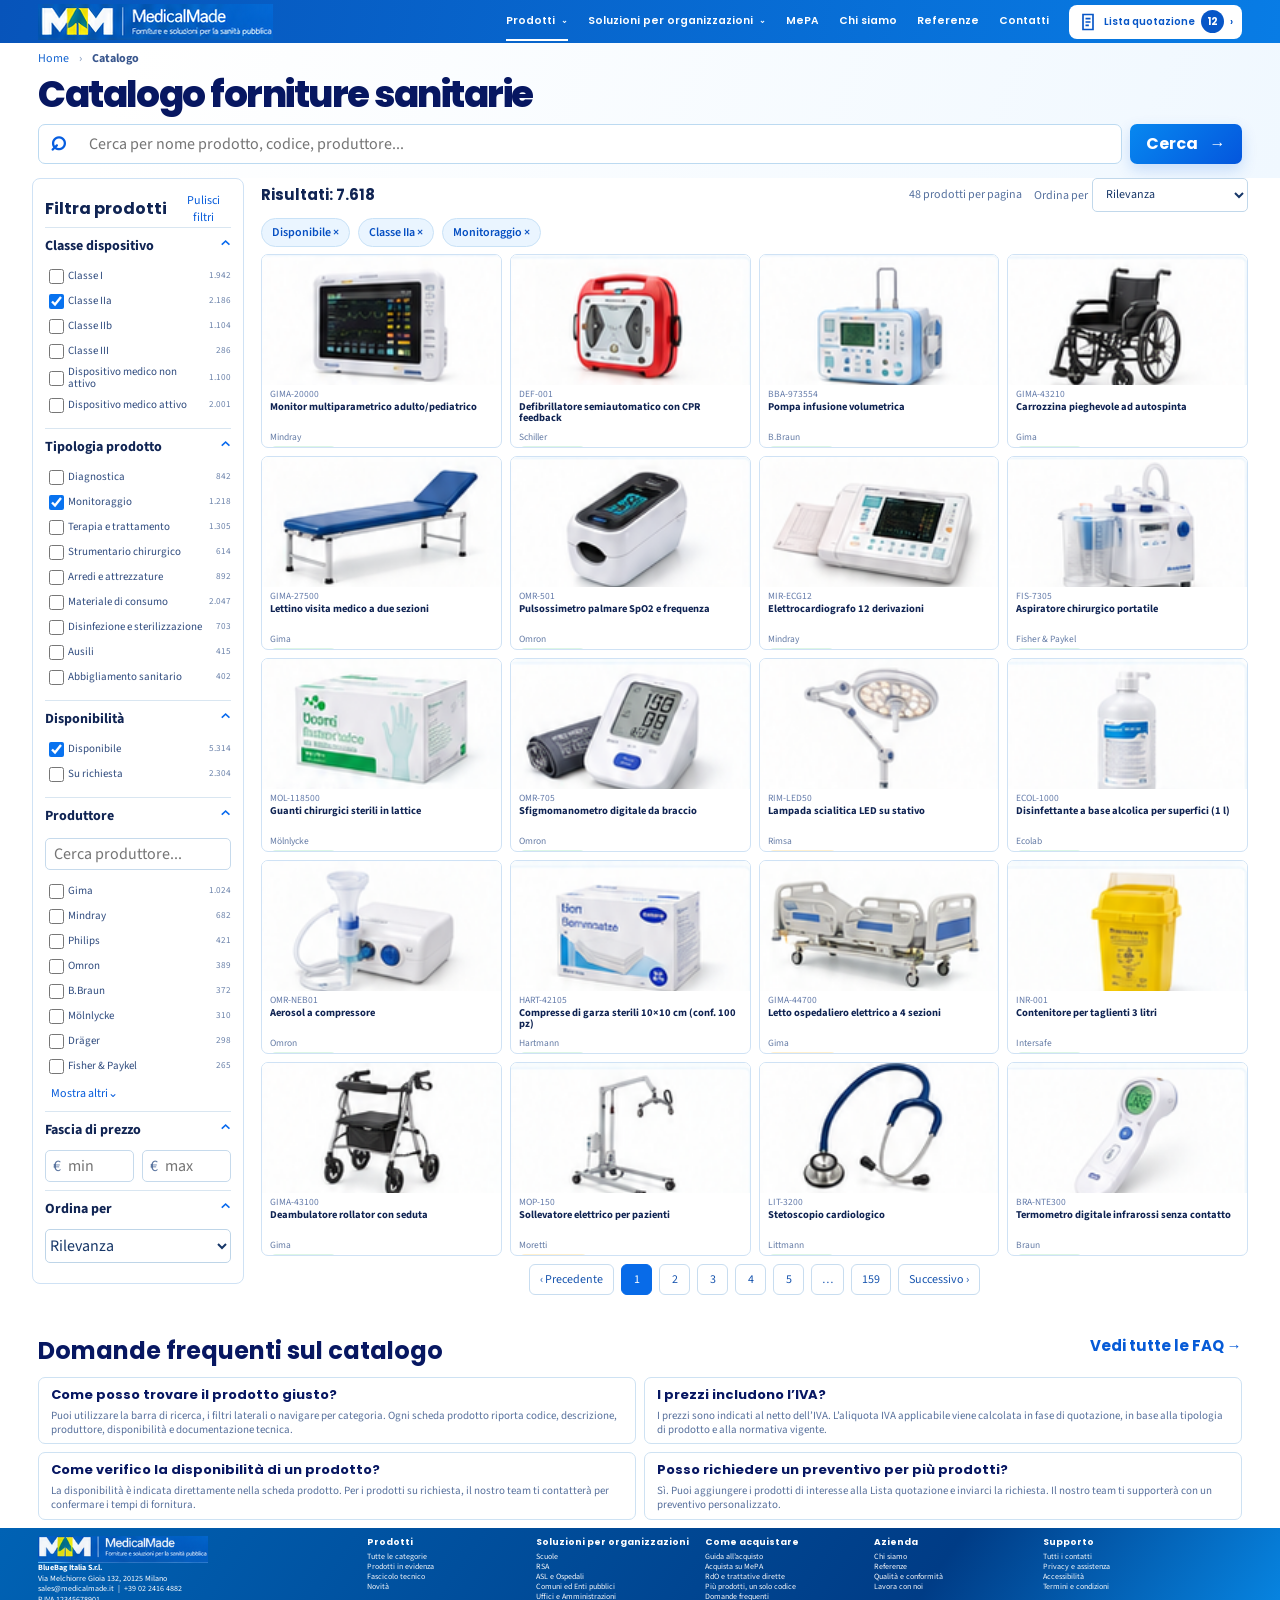
==== catalogo.html @ 6db72b0f "J" ====
<!doctype html>
<html lang="it">
<head>
  <meta charset="utf-8">
  <meta name="viewport" content="width=device-width, initial-scale=1">
  <meta name="description" content="Catalogo MedicalMade di forniture sanitarie per la Pubblica Amministrazione.">
  <title>Catalogo forniture sanitarie | MedicalMade</title>
  <link rel="preconnect" href="https://fonts.googleapis.com">
  <link rel="preconnect" href="https://fonts.gstatic.com" crossorigin>
  <link href="https://fonts.googleapis.com/css2?family=Poppins:wght@500;600;700;800&family=Source+Sans+3:wght@400;500;600;700&display=swap" rel="stylesheet">
  <link rel="stylesheet" href="assets/css/pages.css">
  <style>
    .catalog-page .inner-header{height:43px;background:linear-gradient(100deg,#0754ba,#087ce5);border:0}.catalog-page .inner-header__row{grid-template-columns:minmax(210px,260px) 1fr auto;gap:18px}.catalog-page .inner-brand{width:235px;height:36px;aspect-ratio:auto}.catalog-page .inner-brand img{width:413.2%;left:-12.7%;top:-4px}.catalog-page .inner-nav{gap:28px}.catalog-page .inner-nav a{min-height:38px;color:#fff;font-size:12px}.catalog-page .inner-nav a:hover,.catalog-page .inner-nav a:focus-visible,.catalog-page .inner-nav a[aria-current=page]{color:#fff;border-bottom-color:#fff}.catalog-page .inner-quote{min-height:34px;padding:4px 12px;color:#0756c7;background:#fff;border-radius:8px;box-shadow:none;font-size:12px}.catalog-page .inner-quote b{min-width:23px;height:23px;color:#fff;background:#0756c7}.catalog-page .inner-menu{color:#fff}.catalog-intro{padding-bottom:16px;background:linear-gradient(110deg,#fff 10%,#f0f8ff)}.catalog-intro .breadcrumb{min-height:31px;font-size:12px}.catalog-intro h1{margin:1px 0 10px;color:#071761;font:800 37px/1.05 Poppins,sans-serif;letter-spacing:-.04em}.catalog-search{height:38px;display:grid;grid-template-columns:1fr 112px;gap:8px}.catalog-search label{position:relative}.catalog-search label::before{content:"⌕";position:absolute;left:12px;top:1px;color:#075ee0;font:700 28px/32px Arial}.catalog-search input{width:100%;height:100%;padding:8px 12px 8px 50px;border:1px solid #bcdaf1;border-radius:7px;color:#17366b;outline:none}.catalog-search input:focus{border-color:#0870e9;box-shadow:0 0 0 3px rgba(8,112,233,.12)}.catalog-search .btn{min-height:38px;padding:5px 14px;border-radius:7px}.catalog-area{padding:16px 0 20px}.catalog-page .catalog-layout{grid-template-columns:212px minmax(0,1fr);gap:17px}.catalog-page .filter-panel{padding:12px;border-radius:8px;box-shadow:none}.filter-heading{display:flex;align-items:center;justify-content:space-between;gap:8px}.filter-heading h2{margin:0}.filter-reset{color:#075cdb;background:none;font-size:12px;cursor:pointer}.catalog-page .filter-group{padding:11px 0}.catalog-page .filter-group h3{font-size:14px}.catalog-page .filter-option{margin:5px 0;grid-template-columns:17px 1fr auto;gap:6px;font-size:12px}.catalog-page .filter-option input{width:15px;height:15px}.maker-search{width:100%;height:32px;margin:2px 0 7px;padding:5px 8px;border:1px solid #c6daec;border-radius:5px}.price-range{display:grid;grid-template-columns:1fr 1fr;gap:8px}.price-range label{display:flex;align-items:center;gap:5px;height:32px;padding:5px 7px;border:1px solid #c6daec;border-radius:5px;color:#5c76a0}.price-range input{min-width:0;width:100%;border:0;outline:0}.filter-sort{width:100%;height:34px;border:1px solid #bed5e8;border-radius:5px;color:#173768;background:#fff}.catalog-page .filter-panel__apply{display:none}.catalog-page .results-toolbar{min-height:35px;margin:0 0 8px}.catalog-page .results-toolbar strong{font-size:15px}.toolbar-actions{display:flex;align-items:center;gap:12px;color:#57729f;font-size:12px}.toolbar-actions select{height:34px;padding:3px 28px 3px 9px;border:1px solid #c1d8eb;border-radius:5px;color:#173768;background:#fff}.catalog-page .active-chips{margin-bottom:10px}.catalog-page .chip{min-height:29px;padding:4px 10px;font-size:12px}.catalog-page .catalog-grid{grid-template-columns:repeat(4,minmax(0,1fr));gap:8px}.catalog-page .catalog-card{border-radius:7px;box-shadow:none}.catalog-page .catalog-card__image{aspect-ratio:1.83/1}.catalog-page .catalog-card__body{padding:6px 9px 10px}.catalog-page .catalog-card__code{font-size:10px}.catalog-page .catalog-card h3{min-height:31px;margin:2px 0 1px;font-size:12px;line-height:1.08}.catalog-page .catalog-card__brand{margin:0 0 4px;font-size:10px}.catalog-page .availability{padding:2px 7px;font-size:9px}.catalog-page .catalog-card__price{margin-top:4px;font-size:14px}.catalog-page .pagination{margin:18px 0 4px}.catalog-page .pagination a{min-width:31px;height:31px;font-size:12px}.catalog-faq{padding:5px 0 15px}.catalog-faq__head{display:flex;align-items:flex-end;justify-content:space-between}.catalog-faq h2{margin:0;color:#071761;font:700 24px Poppins,sans-serif}.catalog-faq-grid{margin-top:9px;display:grid;grid-template-columns:1fr 1fr;gap:8px}.catalog-faq article{padding:10px 12px;border:1px solid #cee2f3;border-radius:7px;background:#fff}.catalog-faq h3{margin:0 0 4px;color:#071762;font:700 13px Poppins,sans-serif}.catalog-faq p{margin:0;color:#57709c;font-size:11px;line-height:1.25}.catalog-page .inner-footer{padding:14px 0 8px;background:linear-gradient(125deg,#0062b4,#003c86 72%,#0786e3)}.catalog-page .inner-footer__grid{grid-template-columns:2fr repeat(4,1fr) 1.25fr;gap:14px}.catalog-page .footer-logo{width:210px;height:36px}.catalog-page .inner-footer h2{font-size:10px}.catalog-page .inner-footer p,.catalog-page .inner-footer a{font-size:9px;line-height:1.35}.catalog-page .inner-footer__legal{margin-top:8px;padding-top:7px;font-size:8px}.catalog-page .company-copy{font-size:9px}.catalog-page .company-copy address{font-style:normal;line-height:1.35}.filter-backdrop{border:0}
    @media(min-width:901px){
      .catalog-page .inner-header__row{grid-template-columns:235px 1fr auto;gap:20px}.catalog-page .inner-nav{gap:20px}.catalog-page .inner-nav a{font-size:10.5px}.catalog-page .inner-quote{padding:4px 9px;gap:6px;font-size:10px}.catalog-page .inner-quote span{display:inline}.catalog-area{padding-top:0}.catalog-area .page-shell{width:95%}.catalog-page .filter-heading h2{font-size:16px;white-space:nowrap}.catalog-page .filter-group{padding:8px 0}.catalog-page .filter-group h3{display:flex;justify-content:space-between}.catalog-page .filter-group h3::after{content:"⌃";color:#0568ee}.catalog-page .filter-option{margin:4px 0;font-size:11px;line-height:1.15}
      .catalog-page .results-toolbar{min-height:32px;margin-bottom:6px}.catalog-page .active-chips{margin-bottom:7px}
      .catalog-page .catalog-grid{grid-auto-rows:194px}.catalog-page .catalog-card{height:194px}.catalog-page .catalog-card__body{position:relative;height:102px;overflow:hidden;padding:4px 8px 5px;display:flex;flex-direction:column}.catalog-page .catalog-card__body::after{content:"›";position:absolute;right:7px;bottom:18px;color:#0568ee;font-size:18px;font-weight:700}.catalog-page .catalog-card__code{height:12px;margin:0;font-size:9.5px;line-height:1.15}.catalog-page .catalog-card h3{height:29px;min-height:0;max-height:29px;margin:1px 0;overflow:hidden;font-family:"Source Sans 3",sans-serif;font-size:10.5px;line-height:1.04}.catalog-page .catalog-card__brand{height:12px;margin:0;font-size:9.5px;line-height:1.1}.catalog-page .availability{align-self:flex-start;margin-top:2px;padding:1px 6px;font-size:8.5px;line-height:1.2}.catalog-page .catalog-card__price{height:16px;margin-top:auto;font-size:12.5px;line-height:1.15}
      .catalog-page .pagination{margin-top:8px}.catalog-faq{height:209px;padding:5px 0 8px;overflow:hidden}.catalog-faq article{padding:7px 12px}.catalog-page .inner-footer{height:91px;padding:8px 0 5px;overflow:hidden}.catalog-page .footer-logo{display:block;width:170px;height:27px}.catalog-page .inner-footer__grid{gap:10px}.catalog-page .inner-footer h2{margin-bottom:3px;font-size:9px}.catalog-page .inner-footer p,.catalog-page .inner-footer a,.catalog-page .company-copy{font-size:8px;line-height:1.25}.catalog-page .inner-footer__legal{margin-top:5px;padding-top:5px;font-size:7.5px}
    }
    @media(max-width:900px){.catalog-page .inner-header{height:58px;background:#fff}.catalog-page .inner-brand{width:210px}.catalog-page .inner-brand img{content:url('assets/screens/referenze.png');width:426.67%;left:-15%;top:-25%}.catalog-page .inner-nav a{color:#03145d}.catalog-page .inner-quote{color:#fff;background:linear-gradient(135deg,#0878eb,#0555d6)}.catalog-page .inner-quote b{color:#064bb9;background:#fff}.catalog-page .catalog-grid{grid-template-columns:repeat(3,minmax(0,1fr))}.catalog-page .inner-footer__grid{grid-template-columns:repeat(3,1fr)}}
    @media(max-width:760px){.catalog-page .inner-header{height:62px}.catalog-page .inner-brand img{top:-22%}.catalog-intro h1{font-size:31px}.catalog-search{height:auto;grid-template-columns:1fr}.catalog-search input{height:43px}.catalog-page .catalog-layout{display:block}.catalog-page .filter-panel{padding:18px 18px 24px}.catalog-page .filter-panel__apply{display:block}.catalog-page .catalog-grid{grid-template-columns:repeat(2,minmax(0,1fr))}.catalog-page .catalog-card__image{aspect-ratio:1.45/1}.toolbar-actions span{display:none}.catalog-faq-grid{grid-template-columns:1fr}.catalog-page .inner-footer__grid{grid-template-columns:1fr 1fr}.catalog-page .company-copy{grid-column:1/-1}}
  </style>
</head>
<body class="catalog-page">
<div class="inner-frame">
  <header class="inner-header">
    <div class="inner-header__row">
      <a class="inner-brand" href="index.html"><img src="assets/screens/catalogo.png" alt="MedicalMade — Forniture e soluzioni per la sanità pubblica"></a>
      <button class="inner-menu" data-menu-toggle aria-expanded="false" aria-controls="catalog-nav"><span></span><span></span><span></span><b class="sr-only">Apri il menu</b></button>
      <nav class="inner-nav" id="catalog-nav" data-primary-nav aria-label="Navigazione principale">
        <a href="catalogo.html" aria-current="page">Prodotti <span class="nav-caret">⌄</span></a>
        <a href="soluzioni.html">Soluzioni per organizzazioni <span class="nav-caret">⌄</span></a>
        <a href="mepa.html">MePA</a><a href="chi-siamo.html">Chi siamo</a><a href="referenze.html">Referenze</a><a href="contatti.html">Contatti</a>
      </nav>
      <a class="inner-quote" href="lista-quotazione.html" aria-label="Lista quotazione, 12 prodotti"><svg viewBox="0 0 24 24" aria-hidden="true"><path d="M6 3h12v18H6zM9 8h6M9 12h6M9 16h4"/></svg><span>Lista quotazione</span><b>12</b><span aria-hidden="true">›</span></a>
    </div>
  </header>
  <main>
    <section class="catalog-intro">
      <div class="page-shell breadcrumb"><a href="index.html">Home</a><span>›</span><strong>Catalogo</strong></div>
      <div class="page-shell">
        <h1>Catalogo forniture sanitarie</h1>
        <form class="catalog-search" role="search">
          <label><span class="sr-only">Cerca nel catalogo</span><input type="search" placeholder="Cerca per nome prodotto, codice, produttore..."></label>
          <button class="btn btn--primary" type="submit">Cerca <span aria-hidden="true">→</span></button>
        </form>
      </div>
    </section>
    <section class="catalog-area">
      <div class="page-shell">
        <button class="mobile-filter-button" type="button" data-filter-open aria-controls="catalog-filters">☷ Filtra prodotti</button>
        <div class="catalog-layout">
          <aside class="filter-panel panel" id="catalog-filters" data-filter-sheet aria-label="Filtri catalogo">
            <div class="filter-heading"><h2>Filtra prodotti</h2><button class="filter-reset" type="reset">Pulisci filtri</button></div>
            <div class="filter-group"><h3>Classe dispositivo</h3>
              <label class="filter-option"><input type="checkbox"><span>Classe I</span><small>1.942</small></label>
              <label class="filter-option"><input type="checkbox" checked><span>Classe IIa</span><small>2.186</small></label>
              <label class="filter-option"><input type="checkbox"><span>Classe IIb</span><small>1.104</small></label>
              <label class="filter-option"><input type="checkbox"><span>Classe III</span><small>286</small></label>
              <label class="filter-option"><input type="checkbox"><span>Dispositivo medico non attivo</span><small>1.100</small></label>
              <label class="filter-option"><input type="checkbox"><span>Dispositivo medico attivo</span><small>2.001</small></label>
            </div>
            <div class="filter-group"><h3>Tipologia prodotto</h3>
              <label class="filter-option"><input type="checkbox"><span>Diagnostica</span><small>842</small></label>
              <label class="filter-option"><input type="checkbox" checked><span>Monitoraggio</span><small>1.218</small></label>
              <label class="filter-option"><input type="checkbox"><span>Terapia e trattamento</span><small>1.305</small></label>
              <label class="filter-option"><input type="checkbox"><span>Strumentario chirurgico</span><small>614</small></label>
              <label class="filter-option"><input type="checkbox"><span>Arredi e attrezzature</span><small>892</small></label>
              <label class="filter-option"><input type="checkbox"><span>Materiale di consumo</span><small>2.047</small></label>
              <label class="filter-option"><input type="checkbox"><span>Disinfezione e sterilizzazione</span><small>703</small></label>
              <label class="filter-option"><input type="checkbox"><span>Ausili</span><small>415</small></label>
              <label class="filter-option"><input type="checkbox"><span>Abbigliamento sanitario</span><small>402</small></label>
            </div>
            <div class="filter-group"><h3>Disponibilità</h3><label class="filter-option"><input type="checkbox" checked><span>Disponibile</span><small>5.314</small></label><label class="filter-option"><input type="checkbox"><span>Su richiesta</span><small>2.304</small></label></div>
            <div class="filter-group"><h3>Produttore</h3><input class="maker-search" type="search" placeholder="Cerca produttore...">
              <label class="filter-option"><input type="checkbox"><span>Gima</span><small>1.024</small></label><label class="filter-option"><input type="checkbox"><span>Mindray</span><small>682</small></label><label class="filter-option"><input type="checkbox"><span>Philips</span><small>421</small></label><label class="filter-option"><input type="checkbox"><span>Omron</span><small>389</small></label><label class="filter-option"><input type="checkbox"><span>B.Braun</span><small>372</small></label><label class="filter-option"><input type="checkbox"><span>Mölnlycke</span><small>310</small></label><label class="filter-option"><input type="checkbox"><span>Dräger</span><small>298</small></label><label class="filter-option"><input type="checkbox"><span>Fisher &amp; Paykel</span><small>265</small></label><button class="filter-reset" type="button">Mostra altri⌄</button>
            </div>
            <div class="filter-group"><h3>Fascia di prezzo</h3><div class="price-range"><label>€ <input inputmode="decimal" placeholder="min" aria-label="Prezzo minimo"></label><label>€ <input inputmode="decimal" placeholder="max" aria-label="Prezzo massimo"></label></div></div>
            <div class="filter-group"><h3>Ordina per</h3><select class="filter-sort" aria-label="Ordina prodotti"><option>Rilevanza</option><option>Prezzo crescente</option><option>Prezzo decrescente</option></select></div>
            <button class="filter-panel__apply" type="button" data-filter-apply>Mostra 7.618 prodotti</button>
          </aside>
          <div>
            <div class="results-toolbar"><strong>Risultati: 7.618</strong><div class="toolbar-actions"><span>48 prodotti per pagina</span><label>Ordina per &nbsp;<select aria-label="Ordina i risultati"><option>Rilevanza</option><option>Prezzo crescente</option><option>Prezzo decrescente</option></select></label></div></div>
            <div class="active-chips" aria-label="Filtri attivi"><span class="chip">Disponibile ×</span><span class="chip">Classe IIa ×</span><span class="chip">Monitoraggio ×</span></div>
            <div class="catalog-grid">
              <article class="catalog-card"><a class="catalog-card__image shot-crop" style="--source-w:971;--crop-w:165;--crop-x:255;--crop-h:90;--crop-y:252" href="prodotto.html"><img src="assets/screens/catalogo.png" alt="Monitor multiparametrico"></a><div class="catalog-card__body"><p class="catalog-card__code">GIMA-20000</p><h3><a href="prodotto.html">Monitor multiparametrico adulto/pediatrico</a></h3><p class="catalog-card__brand">Mindray</p><span class="availability">Disponibile</span><div class="catalog-card__price">€ 1.980,00 <small>+ IVA</small></div></div></article>
              <article class="catalog-card"><a class="catalog-card__image shot-crop" style="--source-w:971;--crop-w:164;--crop-x:431;--crop-h:90;--crop-y:252" href="prodotto.html"><img src="assets/screens/catalogo.png" alt="Defibrillatore semiautomatico"></a><div class="catalog-card__body"><p class="catalog-card__code">DEF-001</p><h3><a href="prodotto.html">Defibrillatore semiautomatico con CPR feedback</a></h3><p class="catalog-card__brand">Schiller</p><span class="availability">Disponibile</span><div class="catalog-card__price">€ 1.250,00 <small>+ IVA</small></div></div></article>
              <article class="catalog-card"><a class="catalog-card__image shot-crop" style="--source-w:971;--crop-w:165;--crop-x:605;--crop-h:90;--crop-y:252" href="prodotto.html"><img src="assets/screens/catalogo.png" alt="Pompa infusione volumetrica"></a><div class="catalog-card__body"><p class="catalog-card__code">BBA-973554</p><h3><a href="prodotto.html">Pompa infusione volumetrica</a></h3><p class="catalog-card__brand">B.Braun</p><span class="availability">Disponibile</span><div class="catalog-card__price">€ 890,00 <small>+ IVA</small></div></div></article>
              <article class="catalog-card"><a class="catalog-card__image shot-crop" style="--source-w:971;--crop-w:164;--crop-x:781;--crop-h:90;--crop-y:252" href="prodotto.html"><img src="assets/screens/catalogo.png" alt="Carrozzina pieghevole"></a><div class="catalog-card__body"><p class="catalog-card__code">GIMA-43210</p><h3><a href="prodotto.html">Carrozzina pieghevole ad autospinta</a></h3><p class="catalog-card__brand">Gima</p><span class="availability">Disponibile</span><div class="catalog-card__price">€ 420,00 <small>+ IVA</small></div></div></article>

              <article class="catalog-card"><a class="catalog-card__image shot-crop" style="--source-w:971;--crop-w:165;--crop-x:255;--crop-h:90;--crop-y:455" href="prodotto.html"><img src="assets/screens/catalogo.png" alt="Lettino visita medico"></a><div class="catalog-card__body"><p class="catalog-card__code">GIMA-27500</p><h3><a href="prodotto.html">Lettino visita medico a due sezioni</a></h3><p class="catalog-card__brand">Gima</p><span class="availability">Disponibile</span><div class="catalog-card__price">€ 310,00 <small>+ IVA</small></div></div></article>
              <article class="catalog-card"><a class="catalog-card__image shot-crop" style="--source-w:971;--crop-w:164;--crop-x:431;--crop-h:90;--crop-y:455" href="prodotto.html"><img src="assets/screens/catalogo.png" alt="Pulsossimetro palmare"></a><div class="catalog-card__body"><p class="catalog-card__code">OMR-501</p><h3><a href="prodotto.html">Pulsossimetro palmare SpO2 e frequenza</a></h3><p class="catalog-card__brand">Omron</p><span class="availability">Disponibile</span><div class="catalog-card__price">€ 89,00 <small>+ IVA</small></div></div></article>
              <article class="catalog-card"><a class="catalog-card__image shot-crop" style="--source-w:971;--crop-w:165;--crop-x:605;--crop-h:90;--crop-y:455" href="prodotto.html"><img src="assets/screens/catalogo.png" alt="Elettrocardiografo"></a><div class="catalog-card__body"><p class="catalog-card__code">MIR-ECG12</p><h3><a href="prodotto.html">Elettrocardiografo 12 derivazioni</a></h3><p class="catalog-card__brand">Mindray</p><span class="availability">Disponibile</span><div class="catalog-card__price">€ 1.690,00 <small>+ IVA</small></div></div></article>
              <article class="catalog-card"><a class="catalog-card__image shot-crop" style="--source-w:971;--crop-w:164;--crop-x:781;--crop-h:90;--crop-y:455" href="prodotto.html"><img src="assets/screens/catalogo.png" alt="Aspiratore chirurgico"></a><div class="catalog-card__body"><p class="catalog-card__code">FIS-7305</p><h3><a href="prodotto.html">Aspiratore chirurgico portatile</a></h3><p class="catalog-card__brand">Fisher &amp; Paykel</p><span class="availability">Disponibile</span><div class="catalog-card__price">€ 560,00 <small>+ IVA</small></div></div></article>

              <article class="catalog-card"><a class="catalog-card__image shot-crop" style="--source-w:971;--crop-w:165;--crop-x:255;--crop-h:90;--crop-y:663" href="prodotto.html"><img src="assets/screens/catalogo.png" alt="Guanti chirurgici"></a><div class="catalog-card__body"><p class="catalog-card__code">MOL-118500</p><h3><a href="prodotto.html">Guanti chirurgici sterili in lattice</a></h3><p class="catalog-card__brand">Mölnlycke</p><span class="availability">Disponibile</span><div class="catalog-card__price">€ 0,28 <small>+ IVA</small></div></div></article>
              <article class="catalog-card"><a class="catalog-card__image shot-crop" style="--source-w:971;--crop-w:164;--crop-x:431;--crop-h:90;--crop-y:663" href="prodotto.html"><img src="assets/screens/catalogo.png" alt="Sfigmomanometro digitale"></a><div class="catalog-card__body"><p class="catalog-card__code">OMR-705</p><h3><a href="prodotto.html">Sfigmomanometro digitale da braccio</a></h3><p class="catalog-card__brand">Omron</p><span class="availability">Disponibile</span><div class="catalog-card__price">€ 68,00 <small>+ IVA</small></div></div></article>
              <article class="catalog-card"><a class="catalog-card__image shot-crop" style="--source-w:971;--crop-w:165;--crop-x:605;--crop-h:90;--crop-y:663" href="prodotto.html"><img src="assets/screens/catalogo.png" alt="Lampada scialitica"></a><div class="catalog-card__body"><p class="catalog-card__code">RIM-LED50</p><h3><a href="prodotto.html">Lampada scialitica LED su stativo</a></h3><p class="catalog-card__brand">Rimsa</p><span class="availability availability--request">Su richiesta</span><div class="catalog-card__price">€ 1.890,00 <small>+ IVA</small></div></div></article>
              <article class="catalog-card"><a class="catalog-card__image shot-crop" style="--source-w:971;--crop-w:164;--crop-x:781;--crop-h:90;--crop-y:663" href="prodotto.html"><img src="assets/screens/catalogo.png" alt="Disinfettante per superfici"></a><div class="catalog-card__body"><p class="catalog-card__code">ECOL-1000</p><h3><a href="prodotto.html">Disinfettante a base alcolica per superfici (1 l)</a></h3><p class="catalog-card__brand">Ecolab</p><span class="availability">Disponibile</span><div class="catalog-card__price">€ 12,50 <small>+ IVA</small></div></div></article>

              <article class="catalog-card"><a class="catalog-card__image shot-crop" style="--source-w:971;--crop-w:165;--crop-x:255;--crop-h:90;--crop-y:871" href="prodotto.html"><img src="assets/screens/catalogo.png" alt="Aerosol a compressore"></a><div class="catalog-card__body"><p class="catalog-card__code">OMR-NEB01</p><h3><a href="prodotto.html">Aerosol a compressore</a></h3><p class="catalog-card__brand">Omron</p><span class="availability">Disponibile</span><div class="catalog-card__price">€ 78,00 <small>+ IVA</small></div></div></article>
              <article class="catalog-card"><a class="catalog-card__image shot-crop" style="--source-w:971;--crop-w:164;--crop-x:431;--crop-h:90;--crop-y:871" href="prodotto.html"><img src="assets/screens/catalogo.png" alt="Compresse di garza sterili"></a><div class="catalog-card__body"><p class="catalog-card__code">HART-42105</p><h3><a href="prodotto.html">Compresse di garza sterili 10×10 cm (conf. 100 pz)</a></h3><p class="catalog-card__brand">Hartmann</p><span class="availability">Disponibile</span><div class="catalog-card__price">€ 6,90 <small>+ IVA</small></div></div></article>
              <article class="catalog-card"><a class="catalog-card__image shot-crop" style="--source-w:971;--crop-w:165;--crop-x:605;--crop-h:90;--crop-y:871" href="prodotto.html"><img src="assets/screens/catalogo.png" alt="Letto ospedaliero elettrico"></a><div class="catalog-card__body"><p class="catalog-card__code">GIMA-44700</p><h3><a href="prodotto.html">Letto ospedaliero elettrico a 4 sezioni</a></h3><p class="catalog-card__brand">Gima</p><span class="availability availability--request">Su richiesta</span><div class="catalog-card__price">€ 2.450,00 <small>+ IVA</small></div></div></article>
              <article class="catalog-card"><a class="catalog-card__image shot-crop" style="--source-w:971;--crop-w:164;--crop-x:781;--crop-h:90;--crop-y:871" href="prodotto.html"><img src="assets/screens/catalogo.png" alt="Contenitore per taglienti"></a><div class="catalog-card__body"><p class="catalog-card__code">INR-001</p><h3><a href="prodotto.html">Contenitore per taglienti 3 litri</a></h3><p class="catalog-card__brand">Intersafe</p><span class="availability">Disponibile</span><div class="catalog-card__price">€ 4,20 <small>+ IVA</small></div></div></article>

              <article class="catalog-card"><a class="catalog-card__image shot-crop" style="--source-w:971;--crop-w:165;--crop-x:255;--crop-h:90;--crop-y:1078" href="prodotto.html"><img src="assets/screens/catalogo.png" alt="Deambulatore rollator"></a><div class="catalog-card__body"><p class="catalog-card__code">GIMA-43100</p><h3><a href="prodotto.html">Deambulatore rollator con seduta</a></h3><p class="catalog-card__brand">Gima</p><span class="availability">Disponibile</span><div class="catalog-card__price">€ 165,00 <small>+ IVA</small></div></div></article>
              <article class="catalog-card"><a class="catalog-card__image shot-crop" style="--source-w:971;--crop-w:164;--crop-x:431;--crop-h:90;--crop-y:1078" href="prodotto.html"><img src="assets/screens/catalogo.png" alt="Sollevatore elettrico"></a><div class="catalog-card__body"><p class="catalog-card__code">MOP-150</p><h3><a href="prodotto.html">Sollevatore elettrico per pazienti</a></h3><p class="catalog-card__brand">Moretti</p><span class="availability availability--request">Su richiesta</span><div class="catalog-card__price">€ 1.890,00 <small>+ IVA</small></div></div></article>
              <article class="catalog-card"><a class="catalog-card__image shot-crop" style="--source-w:971;--crop-w:165;--crop-x:605;--crop-h:90;--crop-y:1078" href="prodotto.html"><img src="assets/screens/catalogo.png" alt="Stetoscopio cardiologico"></a><div class="catalog-card__body"><p class="catalog-card__code">LIT-3200</p><h3><a href="prodotto.html">Stetoscopio cardiologico</a></h3><p class="catalog-card__brand">Littmann</p><span class="availability">Disponibile</span><div class="catalog-card__price">€ 145,00 <small>+ IVA</small></div></div></article>
              <article class="catalog-card"><a class="catalog-card__image shot-crop" style="--source-w:971;--crop-w:164;--crop-x:781;--crop-h:90;--crop-y:1078" href="prodotto.html"><img src="assets/screens/catalogo.png" alt="Termometro digitale a infrarossi"></a><div class="catalog-card__body"><p class="catalog-card__code">BRA-NTE300</p><h3><a href="prodotto.html">Termometro digitale infrarossi senza contatto</a></h3><p class="catalog-card__brand">Braun</p><span class="availability">Disponibile</span><div class="catalog-card__price">€ 62,00 <small>+ IVA</small></div></div></article>
            </div>
            <nav class="pagination" aria-label="Paginazione catalogo"><a href="#" aria-label="Pagina precedente">‹ Precedente</a><a href="#" aria-current="page">1</a><a href="#">2</a><a href="#">3</a><a href="#">4</a><a href="#">5</a><a href="#">…</a><a href="#">159</a><a href="#" aria-label="Pagina successiva">Successivo ›</a></nav>
          </div>
        </div>
      </div>
    </section>
    <section class="catalog-faq"><div class="page-shell"><div class="catalog-faq__head"><h2>Domande frequenti sul catalogo</h2><a class="section-link" href="faq.html">Vedi tutte le FAQ →</a></div><div class="catalog-faq-grid">
      <article><h3>Come posso trovare il prodotto giusto?</h3><p>Puoi utilizzare la barra di ricerca, i filtri laterali o navigare per categoria. Ogni scheda prodotto riporta codice, descrizione, produttore, disponibilità e documentazione tecnica.</p></article>
      <article><h3>I prezzi includono l’IVA?</h3><p>I prezzi sono indicati al netto dell’IVA. L’aliquota IVA applicabile viene calcolata in fase di quotazione, in base alla tipologia di prodotto e alla normativa vigente.</p></article>
      <article><h3>Come verifico la disponibilità di un prodotto?</h3><p>La disponibilità è indicata direttamente nella scheda prodotto. Per i prodotti su richiesta, il nostro team ti contatterà per confermare i tempi di fornitura.</p></article>
      <article><h3>Posso richiedere un preventivo per più prodotti?</h3><p>Sì. Puoi aggiungere i prodotti di interesse alla Lista quotazione e inviarci la richiesta. Il nostro team ti supporterà con un preventivo personalizzato.</p></article>
    </div></div></section>
  </main>
  <footer class="inner-footer"><div class="page-shell inner-footer__grid">
    <div class="company-copy"><a class="footer-logo" href="index.html"><img src="reference/homepage.png" alt="MedicalMade"></a><address><strong>BlueBag Italia S.r.l.</strong><br>Via Melchiorre Gioia 132, 20125 Milano<br><a href="mailto:sales@medicalmade.it">sales@medicalmade.it</a> &nbsp;|&nbsp; <a href="tel:+390224164882">+39 02 2416 4882</a><br>P.IVA 12345678901</address></div>
    <nav aria-label="Prodotti"><h2>Prodotti</h2><a href="catalogo.html">Tutte le categorie</a><a href="catalogo.html">Prodotti in evidenza</a><a href="prodotto.html">Fascicolo tecnico</a><a href="catalogo.html">Novità</a></nav>
    <nav aria-label="Soluzioni per organizzazioni"><h2>Soluzioni per organizzazioni</h2><a href="soluzioni.html">Scuole</a><a href="soluzioni.html">RSA</a><a href="soluzioni.html">ASL e Ospedali</a><a href="soluzioni.html">Comuni ed Enti pubblici</a><a href="soluzioni.html">Uffici e Amministrazioni</a></nav>
    <nav aria-label="Come acquistare"><h2>Come acquistare</h2><a href="come-acquistare.html">Guida all’acquisto</a><a href="mepa.html">Acquista su MePA</a><a href="come-acquistare.html">RdO e trattative dirette</a><a href="mepa.html">Più prodotti, un solo codice</a><a href="faq.html">Domande frequenti</a></nav>
    <nav aria-label="Azienda"><h2>Azienda</h2><a href="chi-siamo.html">Chi siamo</a><a href="referenze.html">Referenze</a><a href="#">Qualità e conformità</a><a href="#">Lavora con noi</a></nav>
    <nav aria-label="Supporto"><h2>Supporto</h2><a href="contatti.html">Tutti i contatti</a><a href="#">Privacy e assistenza</a><a href="#">Accessibilità</a><a href="#">Termini e condizioni</a></nav>
  </div><div class="page-shell inner-footer__legal"><span>© 2025 BlueBag Italia S.r.l. – Tutti i diritti riservati.</span><a href="#">Privacy</a><a href="#">Termini e condizioni</a><a href="#">Accessibilità</a><a href="#">Cookie</a></div></footer>
</div>
<button class="filter-backdrop" type="button" data-filter-backdrop aria-label="Chiudi i filtri"></button>
<script src="assets/js/pages.js"></script>
</body>
</html>
---- assets/css/pages.css ----
:root {
  --mm-navy: #061b67;
  --mm-ink: #102453;
  --mm-blue: #0869ef;
  --mm-blue-2: #004fc8;
  --mm-cyan: #22b9ff;
  --mm-copy: #2e477c;
  --mm-muted: #5870a0;
  --mm-line: #cfe2f5;
  --mm-pale: #edf7ff;
  --mm-soft: #f8fbfe;
  --mm-green: #18a858;
  --mm-orange: #ef8b15;
  --mm-shadow: 0 8px 24px rgba(17, 69, 126, .09);
}

* { box-sizing: border-box; }
html { scroll-behavior: smooth; }
body {
  margin: 0;
  min-width: 320px;
  overflow-x: hidden;
  color: var(--mm-ink);
  background: #eef6fc;
  font-family: "Source Sans 3", Arial, sans-serif;
  -webkit-font-smoothing: antialiased;
}
a { color: inherit; text-decoration: none; }
button, input, select, textarea { font: inherit; }
button { border: 0; }
img { display: block; max-width: 100%; }
.sr-only { position: absolute !important; width: 1px !important; height: 1px !important; padding: 0 !important; margin: -1px !important; overflow: hidden !important; clip: rect(0,0,0,0) !important; white-space: nowrap !important; border: 0 !important; }
.inner-frame { width: 100%; max-width: 1536px; min-height: 100vh; margin: 0 auto; overflow: hidden; background: #fff; box-shadow: 0 0 38px rgba(16,69,121,.12); }
.page-shell { width: min(94%, 1368px); margin-inline: auto; }

.inner-header { position: relative; z-index: 50; height: clamp(54px, 5.3vw, 70px); background: rgba(255,255,255,.98); border-bottom: 1px solid #e7eef6; }
.inner-header__row { width: min(94%, 1368px); height: 100%; margin-inline: auto; display: grid; grid-template-columns: minmax(225px, 300px) 1fr auto; align-items: center; gap: 28px; }
.inner-brand { position: relative; width: clamp(215px, 21vw, 286px); aspect-ratio: 240 / 38; overflow: hidden; }
.inner-brand img { position: absolute; width: 426.67%; max-width: none; left: -15%; top: -25%; }
.inner-nav { height: 100%; display: flex; justify-content: flex-end; align-items: center; gap: clamp(23px, 2.7vw, 46px); }
.inner-nav a { min-height: 42px; display: inline-flex; align-items: center; gap: 6px; color: #03145d; font-family: Poppins, sans-serif; font-size: clamp(12px, 1vw, 16px); font-weight: 600; white-space: nowrap; border-bottom: 2px solid transparent; }
.inner-nav a:hover, .inner-nav a:focus-visible, .inner-nav a[aria-current="page"] { color: var(--mm-blue); border-bottom-color: var(--mm-blue); outline: none; }
.nav-caret { font-size: .72em; }
.inner-quote { min-height: 44px; padding: 7px 15px; display: inline-flex; align-items: center; gap: 10px; color: #fff; background: linear-gradient(135deg, #0878eb, #0555d6); border-radius: 11px; font-family: Poppins, sans-serif; font-weight: 600; white-space: nowrap; box-shadow: 0 7px 18px rgba(0,88,211,.18); }
.inner-quote svg { width: 20px; height: 20px; fill: none; stroke: currentColor; stroke-width: 2; }
.inner-quote b { min-width: 27px; height: 27px; display: grid; place-items: center; background: #fff; color: #064bb9; border-radius: 50%; }
.inner-menu { display: none; width: 42px; height: 42px; padding: 10px; color: #0756ba; background: transparent; }
.inner-menu span { display:block; width:100%; height:2px; margin:5px 0; background:currentColor; }

.breadcrumb { min-height: 46px; display: flex; align-items: center; gap: 10px; color: #39568d; font-size: 15px; }
.breadcrumb a { color: #1766d1; }
.breadcrumb span { color: #7790b8; }

.shot-crop { position: relative; overflow: hidden; isolation: isolate; }
.shot-crop > img { position: absolute; z-index: -1; width: calc(var(--source-w) / var(--crop-w) * 100%); max-width: none; height: auto; left: calc(var(--crop-x) / var(--crop-w) * -100%); top: calc(var(--crop-y) / var(--crop-h) * -100%); user-select: none; pointer-events: none; }

.page-hero { position: relative; overflow: hidden; background: linear-gradient(100deg,#fff 5%,#eef7ff 62%,#e1eff8); }
.page-hero__photo { position: absolute; z-index: 0; inset: 0 0 0 auto; width: 55%; }
.page-hero__photo::after { content:""; position:absolute; inset:0; background:linear-gradient(90deg,#fff 0%,rgba(255,255,255,.82) 16%,rgba(255,255,255,.18) 48%,transparent 68%); }
.page-hero__inner { position: relative; z-index: 1; min-height: clamp(275px, 31vw, 420px); display: flex; flex-direction: column; justify-content: center; align-items: flex-start; }
.page-hero h1 { max-width: 720px; margin: 0; color: #07166b; font-family: Poppins,sans-serif; font-size: clamp(42px,4.3vw,68px); line-height: .98; letter-spacing: -.045em; font-weight: 800; }
.page-hero h1 span { color: #0968f0; }
.page-hero__lead { max-width: 660px; margin: 14px 0 0; color: #183170; font-size: clamp(18px,1.45vw,23px); line-height: 1.3; }
.hero-proof { margin-top: 26px; display:flex; gap:0; border-radius:12px; background:rgba(255,255,255,.88); box-shadow:var(--mm-shadow); }
.hero-proof__item { min-width:190px; padding:15px 22px; display:flex; align-items:center; gap:14px; border-left:1px solid #d5e4f1; }
.hero-proof__item:first-child { border-left:0; }
.hero-proof__item svg, .icon-ring svg { width:32px; height:32px; fill:none; stroke:#0968ef; stroke-width:2; }
.hero-proof__item strong, .hero-proof__item span { display:block; }
.hero-proof__item strong { font-family:Poppins,sans-serif; font-size:16px; }
.hero-proof__item span { color:var(--mm-copy); font-size:15px; }

.section-block { padding: 32px 0; }
.section-block--soft { background: linear-gradient(130deg,#fbfdff,#edf7ff); }
.section-title-row { display:flex; justify-content:space-between; align-items:flex-end; gap:24px; margin-bottom:22px; }
.section-title h2, .section-title-row h2 { margin:0; color:#071866; font-family:Poppins,sans-serif; font-size:clamp(30px,2.6vw,42px); line-height:1.08; letter-spacing:-.035em; }
.section-title p, .section-title-row p { margin:5px 0 0; color:var(--mm-copy); font-size:18px; line-height:1.35; }
.section-link { min-height:44px; display:inline-flex; align-items:center; gap:10px; color:#075bd7; font-family:Poppins,sans-serif; font-size:15px; font-weight:700; white-space:nowrap; }
.eyebrow { margin:0 0 8px; color:#064cc4; font-family:Poppins,sans-serif; font-size:13px; line-height:1.1; font-weight:700; letter-spacing:.15em; text-transform:uppercase; }
.panel { border:1px solid var(--mm-line); border-radius:12px; background:#fff; box-shadow:0 5px 17px rgba(22,81,141,.06); }

.btn { min-height:46px; padding:10px 22px; display:inline-flex; justify-content:center; align-items:center; gap:12px; border-radius:7px; font-family:Poppins,sans-serif; font-weight:700; cursor:pointer; }
.btn--primary { color:#fff; background:linear-gradient(135deg,#0788f0,#0456dd); box-shadow:0 6px 15px rgba(0,94,224,.19); }
.btn--outline { color:#075cdd; background:#fff; border:1.5px solid #0b6ef0; }
.btn--wide { width:100%; }
.btn svg { width:20px; height:20px; fill:none; stroke:currentColor; stroke-width:2; }

.feature-grid { display:grid; grid-template-columns:repeat(3,1fr); gap:16px; }
.feature-card { padding:24px; }
.feature-card h3 { margin:0 0 10px; font-family:Poppins,sans-serif; font-size:22px; line-height:1.1; }
.feature-card p { margin:0; color:var(--mm-copy); font-size:17px; line-height:1.4; }
.feature-card ul, .check-list { margin:16px 0 0; padding:0; list-style:none; }
.feature-card li, .check-list li { position:relative; margin:8px 0; padding-left:27px; color:var(--mm-copy); font-size:16px; line-height:1.3; }
.feature-card li::before, .check-list li::before { content:"✓"; position:absolute; left:0; top:0; width:18px; height:18px; display:grid; place-items:center; color:#fff; background:var(--mm-green); border-radius:50%; font-size:12px; font-weight:800; }

.form-grid { display:grid; grid-template-columns:repeat(2,minmax(0,1fr)); gap:13px 18px; }
.field { display:flex; flex-direction:column; gap:5px; }
.field--full { grid-column:1/-1; }
.field label { color:#07185c; font-weight:700; font-size:15px; }
.field label i { color:#e33939; font-style:normal; }
.field input, .field select, .field textarea { width:100%; min-height:44px; padding:10px 13px; color:#183264; background:#fff; border:1px solid #bcd1e4; border-radius:6px; outline:none; }
.field textarea { min-height:86px; resize:vertical; }
.field input:focus, .field select:focus, .field textarea:focus { border-color:#0769ed; box-shadow:0 0 0 3px rgba(7,105,237,.12); }
.upload-box { min-height:86px; padding:15px; display:flex; align-items:center; justify-content:center; gap:14px; text-align:left; border:1px dashed #8eb6dc; border-radius:7px; background:#fbfdff; color:#244278; }
.upload-box strong, .upload-box small { display:block; }
.upload-box small { color:#637ba7; }
.checkbox-line { display:flex; align-items:flex-start; gap:10px; color:#334f7f; font-size:15px; line-height:1.3; }
.checkbox-line input { width:19px; height:19px; flex:0 0 auto; accent-color:#0873e9; }
.form-status { display:none; margin-top:12px; padding:12px 14px; color:#086535; background:#eaf9f0; border:1px solid #8ed5aa; border-radius:7px; font-weight:700; }
.form-status.is-visible { display:block; }

.catalog-layout { display:grid; grid-template-columns:275px minmax(0,1fr); gap:22px; }
.filter-panel { align-self:start; padding:18px; }
.filter-panel h2 { margin:0 0 14px; font-family:Poppins,sans-serif; font-size:21px; }
.filter-group { padding:15px 0; border-top:1px solid #d9e6f1; }
.filter-group:first-of-type { border-top:0; }
.filter-group h3 { margin:0 0 10px; font-size:16px; }
.filter-option { margin:8px 0; display:grid; grid-template-columns:20px 1fr auto; gap:8px; align-items:center; color:#2f4b7e; font-size:15px; }
.filter-option input { width:18px; height:18px; accent-color:#0872ef; }
.filter-option small { color:#6b82aa; }
.mobile-filter-button { display:none; }
.filter-backdrop { display:none; }
.results-toolbar { min-height:48px; display:flex; align-items:center; justify-content:space-between; gap:16px; margin-bottom:12px; }
.results-toolbar strong { font-family:Poppins,sans-serif; font-size:18px; }
.active-chips { display:flex; flex-wrap:wrap; gap:8px; margin-bottom:14px; }
.chip { min-height:34px; padding:6px 13px; display:inline-flex; align-items:center; gap:8px; color:#064fc2; background:#eaf5ff; border:1px solid #c9e2f7; border-radius:999px; font-size:14px; font-weight:600; }

.catalog-grid { display:grid; grid-template-columns:repeat(4,minmax(0,1fr)); gap:12px; }
.catalog-card { overflow:hidden; border:1px solid var(--mm-line); border-radius:8px; background:#fff; box-shadow:0 4px 12px rgba(20,83,143,.06); transition:.2s ease; }
.catalog-card:hover { transform:translateY(-3px); border-color:#67aef0; box-shadow:0 9px 20px rgba(20,83,143,.12); }
.catalog-card__image { display:block; aspect-ratio:1.35/1; background:#fff; }
.catalog-card__body { padding:11px 13px 14px; }
.catalog-card__code { margin:0; color:#647baa; font-size:13px; }
.catalog-card h3 { min-height:42px; margin:3px 0 2px; font-family:Poppins,sans-serif; font-size:15px; line-height:1.12; }
.catalog-card__brand { margin:0 0 7px; color:#657ca6; font-size:14px; }
.availability { display:inline-flex; align-items:center; gap:6px; padding:3px 9px; color:#08733f; background:#ddf6e6; border-radius:999px; font-size:12px; }
.availability::before { content:""; width:8px; height:8px; background:#16a75a; border-radius:50%; }
.availability--request { color:#9a5900; background:#fff0cf; }
.availability--request::before { background:#f39717; }
.catalog-card__price { margin-top:7px; color:#061762; font-family:Poppins,sans-serif; font-size:18px; font-weight:800; }
.pagination { margin:24px 0 4px; display:flex; justify-content:center; gap:7px; }
.pagination a { min-width:38px; height:38px; padding:0 10px; display:grid; place-items:center; color:#1855af; border:1px solid #c8ddf0; border-radius:6px; }
.pagination a[aria-current="page"] { color:#fff; background:#086be8; border-color:#086be8; }

.table-wrap { overflow:auto; border:1px solid var(--mm-line); border-radius:7px; }
.data-table { width:100%; border-collapse:collapse; min-width:620px; }
.data-table th, .data-table td { padding:10px 15px; text-align:left; border-bottom:1px solid #d8e4ef; border-right:1px solid #d8e4ef; color:#2d4677; }
.data-table th { color:#07185f; background:#edf5fc; font-weight:700; }
.data-table tr:last-child td { border-bottom:0; }
.data-table th:last-child, .data-table td:last-child { border-right:0; }

.accordion { display:grid; gap:7px; }
.accordion-item { overflow:hidden; border:1px solid #c9dff2; border-radius:8px; background:#fff; }
.accordion-trigger { width:100%; min-height:48px; padding:10px 18px; display:grid; grid-template-columns:34px 1fr 30px; align-items:center; gap:14px; text-align:left; color:#071764; background:#fff; cursor:pointer; font-family:Poppins,sans-serif; font-size:18px; font-weight:700; }
.accordion-trigger b { width:26px; height:26px; display:grid; place-items:center; color:#075fe0; border:2px solid #075fe0; border-radius:50%; font-size:14px; }
.accordion-trigger i { justify-self:end; width:25px; height:25px; display:grid; place-items:center; color:#0665e6; border:2px solid currentColor; border-radius:50%; font-style:normal; }
.accordion-panel { padding:0 65px 16px; color:#2d4c83; font-size:17px; line-height:1.4; }
.accordion-item:not(.is-open) .accordion-panel { display:none; }
.accordion-item.is-open .accordion-trigger { background:#f1f8ff; }

.inner-footer { position:relative; padding:28px 0 16px; color:#fff; background:linear-gradient(120deg,#063b7f,#002d69 70%,#0054a6); }
.inner-footer__grid { display:grid; grid-template-columns:1.7fr repeat(4,1fr) 1.35fr; gap:28px; }
.footer-logo { position:relative; width:250px; height:48px; overflow:hidden; }
.footer-logo img { position:absolute; width:434.4%; max-width:none; left:-14%; top:-17%; }
.inner-footer h2 { margin:0 0 8px; font-family:Poppins,sans-serif; font-size:14px; }
.inner-footer p, .inner-footer a { color:#fff; font-size:13px; line-height:1.5; opacity:.96; }
.inner-footer nav { display:flex; flex-direction:column; }
.inner-footer a:hover, .inner-footer a:focus-visible { text-decoration:underline; outline:none; }
.inner-footer__legal { margin-top:20px; padding-top:14px; display:flex; flex-wrap:wrap; gap:12px; border-top:1px solid rgba(255,255,255,.22); font-size:12px; }

@media (max-width: 1100px) {
  .inner-header__row { grid-template-columns:minmax(190px,240px) 1fr auto; gap:14px; }
  .inner-nav { gap:17px; }
  .inner-nav a { font-size:12px; }
  .inner-quote span { display:none; }
  .catalog-grid { grid-template-columns:repeat(3,minmax(0,1fr)); }
  .inner-footer__grid { grid-template-columns:2fr repeat(3,1fr); }
  .inner-footer__grid > :nth-last-child(-n+2) { margin-top:10px; }
}

@media (max-width: 760px) {
  .inner-frame { box-shadow:none; }
  .page-shell { width:calc(100% - 28px); }
  .inner-header { height:62px; }
  .inner-header__row { width:calc(100% - 24px); grid-template-columns:minmax(0,1fr) auto auto; gap:4px; }
  .inner-brand { width:min(218px,60vw); }
  .inner-menu { display:block; }
  .inner-nav { position:absolute; left:0; right:0; top:62px; height:auto; padding:8px 18px 18px; display:none; flex-direction:column; align-items:stretch; gap:0; background:#fff; box-shadow:0 14px 25px rgba(3,54,112,.2); }
  .inner-nav.is-open { display:flex; }
  .inner-nav a { min-height:46px; font-size:15px; border-bottom:1px solid #dbe8f3; }
  .inner-quote { min-height:39px; padding:5px 9px; }
  .inner-quote > svg { display:none; }
  .breadcrumb { min-height:40px; font-size:13px; }
  .page-hero__photo { position:relative; width:100%; height:200px; }
  .page-hero__photo::after { background:linear-gradient(0deg,#fff 0%,transparent 48%); }
  .page-hero__inner { min-height:auto; padding:20px 0 25px; }
  .page-hero h1 { font-size:clamp(36px,11vw,50px); }
  .page-hero__lead { font-size:18px; }
  .hero-proof { width:100%; flex-direction:column; }
  .hero-proof__item { min-width:0; border-left:0; border-top:1px solid #d5e4f1; }
  .hero-proof__item:first-child { border-top:0; }
  .section-block { padding:24px 0; }
  .section-title-row { align-items:flex-start; flex-direction:column; gap:4px; }
  .section-title h2, .section-title-row h2 { font-size:30px; }
  .section-title p, .section-title-row p { font-size:17px; }
  .feature-grid { grid-template-columns:1fr; }
  .form-grid { grid-template-columns:1fr; }
  .field--full { grid-column:auto; }
  .catalog-layout { display:block; }
  .mobile-filter-button { min-height:46px; margin-bottom:14px; display:flex; align-items:center; justify-content:center; gap:9px; color:#fff; background:#075fd5; border-radius:7px; font-weight:700; }
  .filter-backdrop { position:fixed; z-index:89; inset:0; background:rgba(3,21,65,.48); }
  .filter-backdrop.is-open { display:block; }
  .filter-panel { position:fixed; z-index:90; left:0; right:0; bottom:0; max-height:82vh; overflow:auto; padding:18px 18px 24px; border-radius:18px 18px 0 0; transform:translateY(104%); transition:transform .28s ease; box-shadow:0 -12px 35px rgba(4,32,79,.22); }
  .filter-panel.is-open { transform:translateY(0); }
  .filter-panel__apply { position:sticky; bottom:0; width:100%; min-height:48px; margin-top:12px; color:#fff; background:#075bd5; border-radius:7px; font-weight:700; }
  .catalog-grid { grid-template-columns:repeat(2,minmax(0,1fr)); gap:9px; }
  .catalog-card__body { padding:9px; }
  .catalog-card h3 { font-size:14px; }
  .catalog-card__price { font-size:16px; }
  .accordion-trigger { grid-template-columns:28px 1fr 25px; padding:10px; gap:8px; font-size:16px; }
  .accordion-panel { padding:0 18px 15px 46px; font-size:16px; }
  .inner-footer__grid { grid-template-columns:1fr 1fr; gap:22px; }
  .footer-logo { grid-column:1/-1; }
}

@media (max-width: 430px) {
  .inner-brand { width:180px; }
  .inner-quote b { min-width:26px; }
  .catalog-grid { grid-template-columns:1fr 1fr; }
  .catalog-card__image { aspect-ratio:1.12/1; }
  .catalog-card__code, .catalog-card__brand { font-size:12px; }
  .inner-footer__grid { grid-template-columns:1fr; }
  .footer-logo { grid-column:auto; }
}

@media (prefers-reduced-motion: reduce) {
  *, *::before, *::after { scroll-behavior:auto !important; transition-duration:.001ms !important; animation-duration:.001ms !important; animation-iteration-count:1 !important; }
}
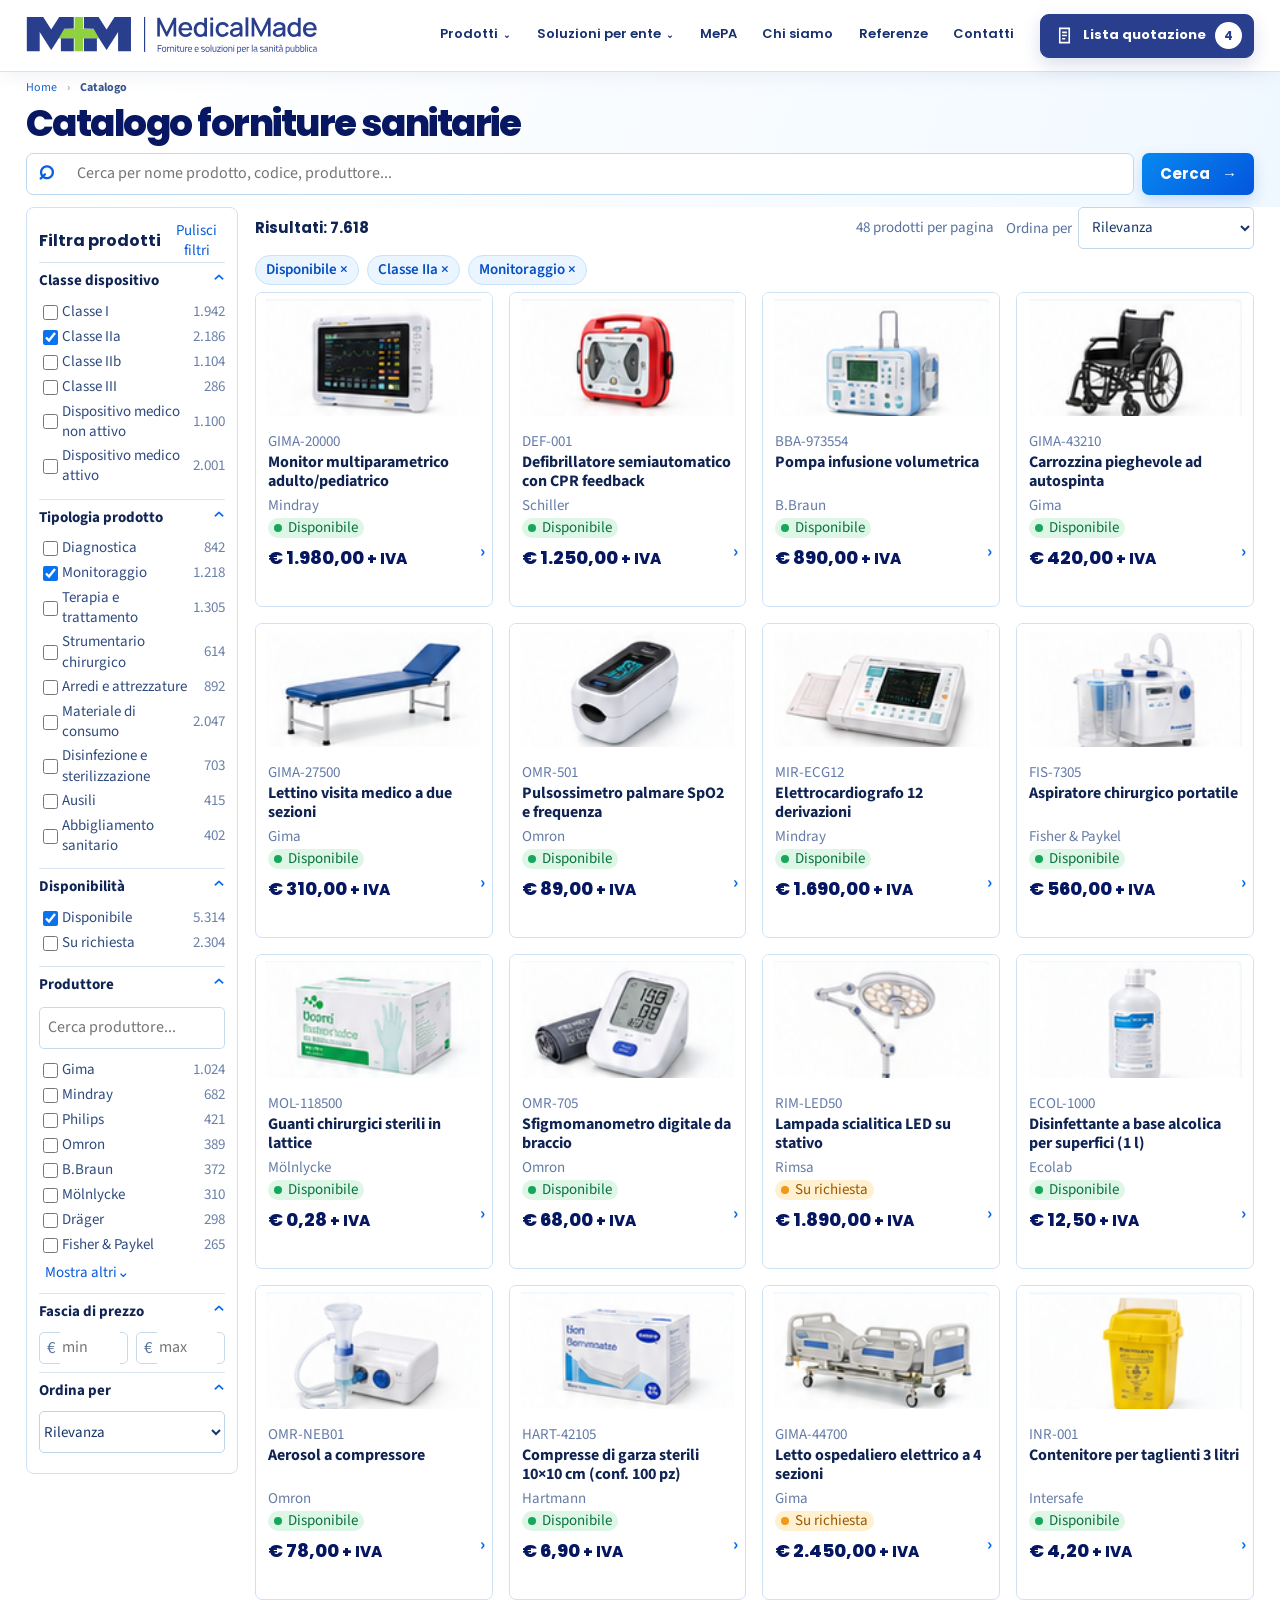
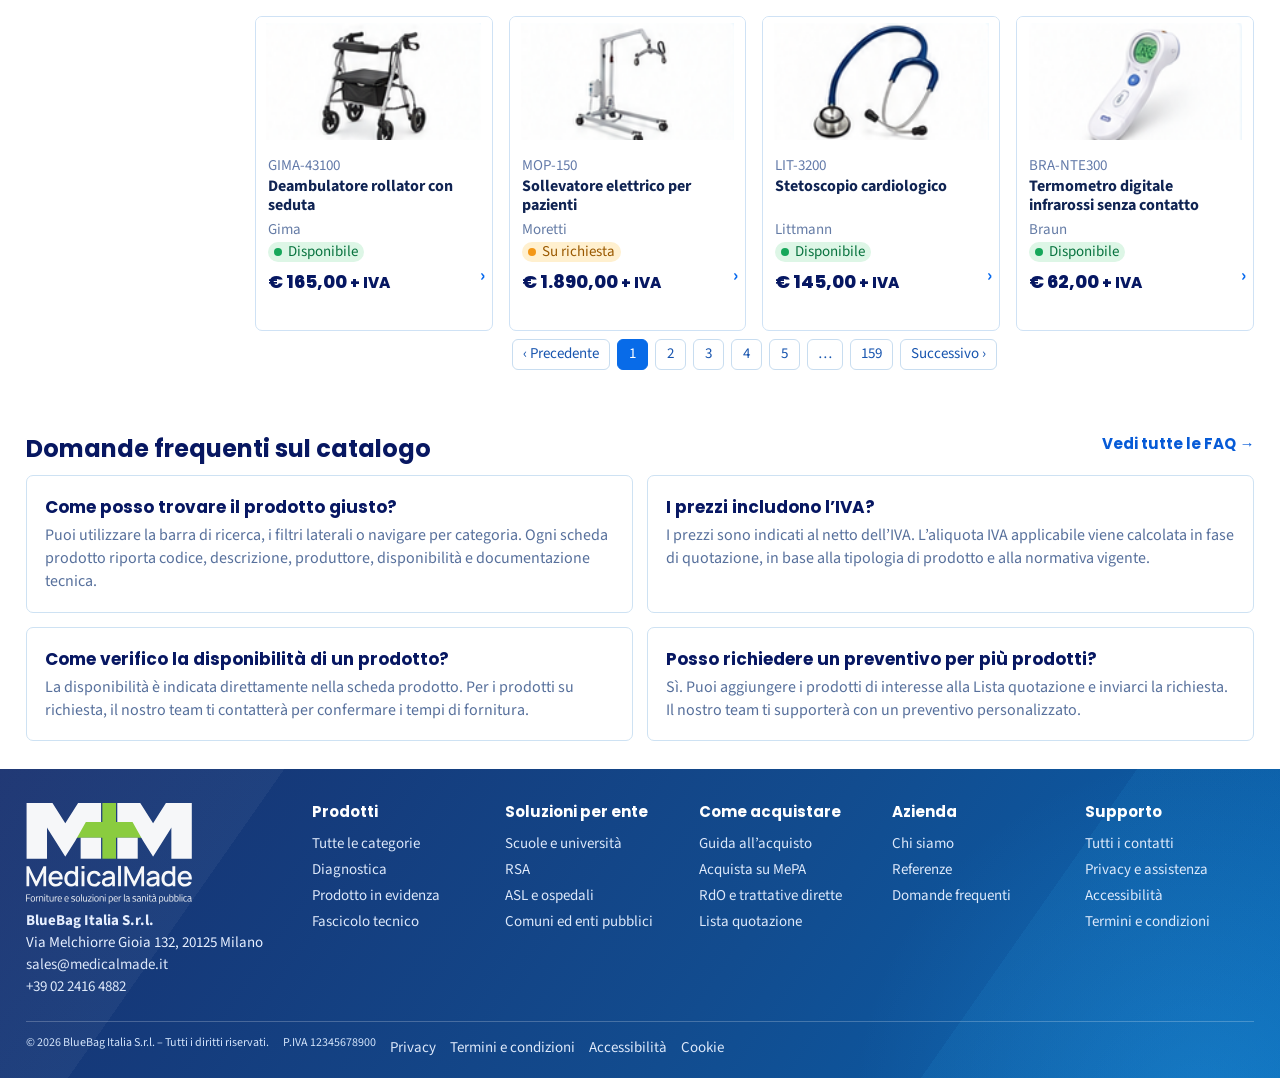
==== commit 6e27cff5: "Design" ====
--- a/catalogo.html
+++ b/catalogo.html
@@ -2,6 +2,8 @@
 <html lang="it">
 <head>
   <meta charset="utf-8">
+  <base href="/">
+  <link rel="icon" href="favicon.ico" sizes="any">
   <meta name="viewport" content="width=device-width, initial-scale=1">
   <meta name="description" content="Catalogo MedicalMade di forniture sanitarie per la Pubblica Amministrazione.">
   <title>Catalogo forniture sanitarie | MedicalMade</title>
@@ -17,24 +19,38 @@
       .catalog-page .catalog-grid{grid-auto-rows:194px}.catalog-page .catalog-card{height:194px}.catalog-page .catalog-card__body{position:relative;height:102px;overflow:hidden;padding:4px 8px 5px;display:flex;flex-direction:column}.catalog-page .catalog-card__body::after{content:"›";position:absolute;right:7px;bottom:18px;color:#0568ee;font-size:18px;font-weight:700}.catalog-page .catalog-card__code{height:12px;margin:0;font-size:9.5px;line-height:1.15}.catalog-page .catalog-card h3{height:29px;min-height:0;max-height:29px;margin:1px 0;overflow:hidden;font-family:"Source Sans 3",sans-serif;font-size:10.5px;line-height:1.04}.catalog-page .catalog-card__brand{height:12px;margin:0;font-size:9.5px;line-height:1.1}.catalog-page .availability{align-self:flex-start;margin-top:2px;padding:1px 6px;font-size:8.5px;line-height:1.2}.catalog-page .catalog-card__price{height:16px;margin-top:auto;font-size:12.5px;line-height:1.15}
       .catalog-page .pagination{margin-top:8px}.catalog-faq{height:209px;padding:5px 0 8px;overflow:hidden}.catalog-faq article{padding:7px 12px}.catalog-page .inner-footer{height:91px;padding:8px 0 5px;overflow:hidden}.catalog-page .footer-logo{display:block;width:170px;height:27px}.catalog-page .inner-footer__grid{gap:10px}.catalog-page .inner-footer h2{margin-bottom:3px;font-size:9px}.catalog-page .inner-footer p,.catalog-page .inner-footer a,.catalog-page .company-copy{font-size:8px;line-height:1.25}.catalog-page .inner-footer__legal{margin-top:5px;padding-top:5px;font-size:7.5px}
     }
-    @media(max-width:900px){.catalog-page .inner-header{height:58px;background:#fff}.catalog-page .inner-brand{width:210px}.catalog-page .inner-brand img{content:url('assets/screens/referenze.png');width:426.67%;left:-15%;top:-25%}.catalog-page .inner-nav a{color:#03145d}.catalog-page .inner-quote{color:#fff;background:linear-gradient(135deg,#0878eb,#0555d6)}.catalog-page .inner-quote b{color:#064bb9;background:#fff}.catalog-page .catalog-grid{grid-template-columns:repeat(3,minmax(0,1fr))}.catalog-page .inner-footer__grid{grid-template-columns:repeat(3,1fr)}}
-    @media(max-width:760px){.catalog-page .inner-header{height:62px}.catalog-page .inner-brand img{top:-22%}.catalog-intro h1{font-size:31px}.catalog-search{height:auto;grid-template-columns:1fr}.catalog-search input{height:43px}.catalog-page .catalog-layout{display:block}.catalog-page .filter-panel{padding:18px 18px 24px}.catalog-page .filter-panel__apply{display:block}.catalog-page .catalog-grid{grid-template-columns:repeat(2,minmax(0,1fr))}.catalog-page .catalog-card__image{aspect-ratio:1.45/1}.toolbar-actions span{display:none}.catalog-faq-grid{grid-template-columns:1fr}.catalog-page .inner-footer__grid{grid-template-columns:1fr 1fr}.catalog-page .company-copy{grid-column:1/-1}}
+    @media(max-width:900px){.catalog-page .inner-header{height:58px;background:#fff}.catalog-page .inner-brand{width:210px}.catalog-page .inner-brand img{width:100%;height:auto}.catalog-page .inner-menu{color:#0756ba}.catalog-page .inner-nav a{color:#03145d}.catalog-page .inner-quote{color:#fff;background:linear-gradient(135deg,#0878eb,#0555d6)}.catalog-page .inner-quote b{color:#064bb9;background:#fff}.catalog-page .catalog-grid{grid-template-columns:repeat(3,minmax(0,1fr))}.catalog-page .inner-footer__grid{grid-template-columns:repeat(3,1fr)}}
+    @media(min-width:761px) and (max-width:900px){.catalog-page .inner-header{height:62px}.catalog-page .inner-header__row{width:calc(100% - 24px);grid-template-columns:minmax(0,1fr) auto auto;gap:4px}.catalog-page .inner-brand{width:min(218px,60vw)}.catalog-page .inner-menu{display:block}.catalog-page .inner-nav{position:absolute;left:0;right:0;top:62px;height:auto;padding:8px 18px 18px;display:none;flex-direction:column;align-items:stretch;gap:0;background:#fff;box-shadow:0 14px 25px rgba(3,54,112,.2)}.catalog-page .inner-nav.is-open{display:flex}.catalog-page .inner-nav a{min-height:46px;font-size:15px;border-bottom:1px solid #dbe8f3}.catalog-page .inner-quote{min-height:39px;padding:5px 9px}.catalog-page .inner-quote>svg{display:none}}
+    @media(max-width:760px){.catalog-page .inner-header{height:62px}.catalog-page .inner-brand img{top:-22%}.catalog-intro h1{font-size:31px}.catalog-search{height:auto;grid-template-columns:1fr}.catalog-search input{height:43px}.catalog-page .catalog-layout{display:block}.catalog-page .filter-panel{padding:18px 18px 24px}.catalog-page .filter-panel__apply{display:block}.catalog-page .catalog-grid{grid-template-columns:repeat(2,minmax(0,1fr))}.catalog-page .catalog-card__image{aspect-ratio:var(--crop-w)/var(--crop-h)}.toolbar-actions span{display:none}.catalog-faq-grid{grid-template-columns:1fr}.catalog-page .inner-footer__grid{grid-template-columns:1fr 1fr}.catalog-page .company-copy{grid-column:1/-1}}
   </style>
+  <link rel="stylesheet" href="assets/css/site-shell.css?v=20261013-3">
+  <link rel="stylesheet" href="assets/css/readability.css?v=20261013-2">
 </head>
 <body class="catalog-page">
 <div class="inner-frame">
-  <header class="inner-header">
-    <div class="inner-header__row">
-      <a class="inner-brand" href="index.html"><img src="assets/screens/catalogo.png" alt="MedicalMade — Forniture e soluzioni per la sanità pubblica"></a>
-      <button class="inner-menu" data-menu-toggle aria-expanded="false" aria-controls="catalog-nav"><span></span><span></span><span></span><b class="sr-only">Apri il menu</b></button>
-      <nav class="inner-nav" id="catalog-nav" data-primary-nav aria-label="Navigazione principale">
-        <a href="catalogo.html" aria-current="page">Prodotti <span class="nav-caret">⌄</span></a>
-        <a href="soluzioni.html">Soluzioni per organizzazioni <span class="nav-caret">⌄</span></a>
-        <a href="mepa.html">MePA</a><a href="chi-siamo.html">Chi siamo</a><a href="referenze.html">Referenze</a><a href="contatti.html">Contatti</a>
-      </nav>
-      <a class="inner-quote" href="lista-quotazione.html" aria-label="Lista quotazione, 12 prodotti"><svg viewBox="0 0 24 24" aria-hidden="true"><path d="M6 3h12v18H6zM9 8h6M9 12h6M9 16h4"/></svg><span>Lista quotazione</span><b>12</b><span aria-hidden="true">›</span></a>
-    </div>
-  </header>
+  <header class="site-header inner-header">
+  <div class="header-inner inner-header__row">
+    <a class="brand inner-brand" href="index.html" aria-label="MedicalMade, home">
+      <img src="assets/brand/logo-orizzontale.svg" width="703" height="91" alt="MedicalMade — Forniture e soluzioni per la sanità pubblica">
+    </a>
+    <button class="menu-toggle inner-menu" type="button" data-menu-toggle aria-expanded="false" aria-controls="site-navigation">
+      <span></span><span></span><span></span><b class="sr-only">Apri il menu</b>
+    </button>
+    <nav class="primary-nav inner-nav" id="site-navigation" data-primary-nav aria-label="Navigazione principale">
+      <a href="catalogo.html">Prodotti <span class="nav-caret">⌄</span></a>
+      <a href="soluzioni.html">Soluzioni per ente <span class="nav-caret">⌄</span></a>
+      <a href="mepa.html">MePA</a>
+      <a href="chi-siamo.html">Chi siamo</a>
+      <a href="referenze.html">Referenze</a>
+      <a href="contatti.html">Contatti</a>
+    </nav>
+    <a class="quote-link inner-quote" href="lista-quotazione.html" aria-label="Lista quotazione, 4 prodotti">
+      <svg viewBox="0 0 24 24" aria-hidden="true"><path d="M6 3h12v18H6zM9 8h6M9 12h6M9 16h4"/></svg>
+      <span>Lista quotazione</span><b data-quote-count>4</b>
+    </a>
+  </div>
+</header>
+
   <main>
     <section class="catalog-intro">
       <div class="page-shell breadcrumb"><a href="index.html">Home</a><span>›</span><strong>Catalogo</strong></div>
@@ -83,30 +99,30 @@
             <div class="results-toolbar"><strong>Risultati: 7.618</strong><div class="toolbar-actions"><span>48 prodotti per pagina</span><label>Ordina per &nbsp;<select aria-label="Ordina i risultati"><option>Rilevanza</option><option>Prezzo crescente</option><option>Prezzo decrescente</option></select></label></div></div>
             <div class="active-chips" aria-label="Filtri attivi"><span class="chip">Disponibile ×</span><span class="chip">Classe IIa ×</span><span class="chip">Monitoraggio ×</span></div>
             <div class="catalog-grid">
-              <article class="catalog-card"><a class="catalog-card__image shot-crop" style="--source-w:971;--crop-w:165;--crop-x:255;--crop-h:90;--crop-y:252" href="prodotto.html"><img src="assets/screens/catalogo.png" alt="Monitor multiparametrico"></a><div class="catalog-card__body"><p class="catalog-card__code">GIMA-20000</p><h3><a href="prodotto.html">Monitor multiparametrico adulto/pediatrico</a></h3><p class="catalog-card__brand">Mindray</p><span class="availability">Disponibile</span><div class="catalog-card__price">€ 1.980,00 <small>+ IVA</small></div></div></article>
-              <article class="catalog-card"><a class="catalog-card__image shot-crop" style="--source-w:971;--crop-w:164;--crop-x:431;--crop-h:90;--crop-y:252" href="prodotto.html"><img src="assets/screens/catalogo.png" alt="Defibrillatore semiautomatico"></a><div class="catalog-card__body"><p class="catalog-card__code">DEF-001</p><h3><a href="prodotto.html">Defibrillatore semiautomatico con CPR feedback</a></h3><p class="catalog-card__brand">Schiller</p><span class="availability">Disponibile</span><div class="catalog-card__price">€ 1.250,00 <small>+ IVA</small></div></div></article>
-              <article class="catalog-card"><a class="catalog-card__image shot-crop" style="--source-w:971;--crop-w:165;--crop-x:605;--crop-h:90;--crop-y:252" href="prodotto.html"><img src="assets/screens/catalogo.png" alt="Pompa infusione volumetrica"></a><div class="catalog-card__body"><p class="catalog-card__code">BBA-973554</p><h3><a href="prodotto.html">Pompa infusione volumetrica</a></h3><p class="catalog-card__brand">B.Braun</p><span class="availability">Disponibile</span><div class="catalog-card__price">€ 890,00 <small>+ IVA</small></div></div></article>
-              <article class="catalog-card"><a class="catalog-card__image shot-crop" style="--source-w:971;--crop-w:164;--crop-x:781;--crop-h:90;--crop-y:252" href="prodotto.html"><img src="assets/screens/catalogo.png" alt="Carrozzina pieghevole"></a><div class="catalog-card__body"><p class="catalog-card__code">GIMA-43210</p><h3><a href="prodotto.html">Carrozzina pieghevole ad autospinta</a></h3><p class="catalog-card__brand">Gima</p><span class="availability">Disponibile</span><div class="catalog-card__price">€ 420,00 <small>+ IVA</small></div></div></article>
+              <article class="catalog-card"><a class="catalog-card__image clean-product-image" href="prodotto.html"><img src="assets/images/catalogo/monitor-multiparametrico-gima-20000.webp" width="165" height="90" alt="Monitor multiparametrico" loading="lazy" decoding="async"></a><div class="catalog-card__body"><p class="catalog-card__code">GIMA-20000</p><h3><a href="prodotto.html">Monitor multiparametrico adulto/pediatrico</a></h3><p class="catalog-card__brand">Mindray</p><span class="availability">Disponibile</span><div class="catalog-card__price">€ 1.980,00 <small>+ IVA</small></div></div></article>
+              <article class="catalog-card"><a class="catalog-card__image clean-product-image" href="prodotto.html"><img src="assets/images/catalogo/defibrillatore-semiautomatico-def-001.webp" width="165" height="90" alt="Defibrillatore semiautomatico" loading="lazy" decoding="async"></a><div class="catalog-card__body"><p class="catalog-card__code">DEF-001</p><h3><a href="prodotto.html">Defibrillatore semiautomatico con CPR feedback</a></h3><p class="catalog-card__brand">Schiller</p><span class="availability">Disponibile</span><div class="catalog-card__price">€ 1.250,00 <small>+ IVA</small></div></div></article>
+              <article class="catalog-card"><a class="catalog-card__image clean-product-image" href="prodotto.html"><img src="assets/images/catalogo/pompa-infusione-bba-973554.webp" width="165" height="90" alt="Pompa infusione volumetrica" loading="lazy" decoding="async"></a><div class="catalog-card__body"><p class="catalog-card__code">BBA-973554</p><h3><a href="prodotto.html">Pompa infusione volumetrica</a></h3><p class="catalog-card__brand">B.Braun</p><span class="availability">Disponibile</span><div class="catalog-card__price">€ 890,00 <small>+ IVA</small></div></div></article>
+              <article class="catalog-card"><a class="catalog-card__image clean-product-image" href="prodotto.html"><img src="assets/images/catalogo/carrozzina-gima-43210.webp" width="165" height="90" alt="Carrozzina pieghevole" loading="lazy" decoding="async"></a><div class="catalog-card__body"><p class="catalog-card__code">GIMA-43210</p><h3><a href="prodotto.html">Carrozzina pieghevole ad autospinta</a></h3><p class="catalog-card__brand">Gima</p><span class="availability">Disponibile</span><div class="catalog-card__price">€ 420,00 <small>+ IVA</small></div></div></article>
 
-              <article class="catalog-card"><a class="catalog-card__image shot-crop" style="--source-w:971;--crop-w:165;--crop-x:255;--crop-h:90;--crop-y:455" href="prodotto.html"><img src="assets/screens/catalogo.png" alt="Lettino visita medico"></a><div class="catalog-card__body"><p class="catalog-card__code">GIMA-27500</p><h3><a href="prodotto.html">Lettino visita medico a due sezioni</a></h3><p class="catalog-card__brand">Gima</p><span class="availability">Disponibile</span><div class="catalog-card__price">€ 310,00 <small>+ IVA</small></div></div></article>
-              <article class="catalog-card"><a class="catalog-card__image shot-crop" style="--source-w:971;--crop-w:164;--crop-x:431;--crop-h:90;--crop-y:455" href="prodotto.html"><img src="assets/screens/catalogo.png" alt="Pulsossimetro palmare"></a><div class="catalog-card__body"><p class="catalog-card__code">OMR-501</p><h3><a href="prodotto.html">Pulsossimetro palmare SpO2 e frequenza</a></h3><p class="catalog-card__brand">Omron</p><span class="availability">Disponibile</span><div class="catalog-card__price">€ 89,00 <small>+ IVA</small></div></div></article>
-              <article class="catalog-card"><a class="catalog-card__image shot-crop" style="--source-w:971;--crop-w:165;--crop-x:605;--crop-h:90;--crop-y:455" href="prodotto.html"><img src="assets/screens/catalogo.png" alt="Elettrocardiografo"></a><div class="catalog-card__body"><p class="catalog-card__code">MIR-ECG12</p><h3><a href="prodotto.html">Elettrocardiografo 12 derivazioni</a></h3><p class="catalog-card__brand">Mindray</p><span class="availability">Disponibile</span><div class="catalog-card__price">€ 1.690,00 <small>+ IVA</small></div></div></article>
-              <article class="catalog-card"><a class="catalog-card__image shot-crop" style="--source-w:971;--crop-w:164;--crop-x:781;--crop-h:90;--crop-y:455" href="prodotto.html"><img src="assets/screens/catalogo.png" alt="Aspiratore chirurgico"></a><div class="catalog-card__body"><p class="catalog-card__code">FIS-7305</p><h3><a href="prodotto.html">Aspiratore chirurgico portatile</a></h3><p class="catalog-card__brand">Fisher &amp; Paykel</p><span class="availability">Disponibile</span><div class="catalog-card__price">€ 560,00 <small>+ IVA</small></div></div></article>
+              <article class="catalog-card"><a class="catalog-card__image clean-product-image" href="prodotto.html"><img src="assets/images/catalogo/lettino-visita-gima-27500.webp" width="165" height="90" alt="Lettino visita medico" loading="lazy" decoding="async"></a><div class="catalog-card__body"><p class="catalog-card__code">GIMA-27500</p><h3><a href="prodotto.html">Lettino visita medico a due sezioni</a></h3><p class="catalog-card__brand">Gima</p><span class="availability">Disponibile</span><div class="catalog-card__price">€ 310,00 <small>+ IVA</small></div></div></article>
+              <article class="catalog-card"><a class="catalog-card__image clean-product-image" href="prodotto.html"><img src="assets/images/catalogo/pulsossimetro-omr-501.webp" width="165" height="90" alt="Pulsossimetro palmare" loading="lazy" decoding="async"></a><div class="catalog-card__body"><p class="catalog-card__code">OMR-501</p><h3><a href="prodotto.html">Pulsossimetro palmare SpO2 e frequenza</a></h3><p class="catalog-card__brand">Omron</p><span class="availability">Disponibile</span><div class="catalog-card__price">€ 89,00 <small>+ IVA</small></div></div></article>
+              <article class="catalog-card"><a class="catalog-card__image clean-product-image" href="prodotto.html"><img src="assets/images/catalogo/elettrocardiografo-mir-ecg12.webp" width="165" height="90" alt="Elettrocardiografo" loading="lazy" decoding="async"></a><div class="catalog-card__body"><p class="catalog-card__code">MIR-ECG12</p><h3><a href="prodotto.html">Elettrocardiografo 12 derivazioni</a></h3><p class="catalog-card__brand">Mindray</p><span class="availability">Disponibile</span><div class="catalog-card__price">€ 1.690,00 <small>+ IVA</small></div></div></article>
+              <article class="catalog-card"><a class="catalog-card__image clean-product-image" href="prodotto.html"><img src="assets/images/catalogo/aspiratore-chirurgico-fis-7305.webp" width="165" height="90" alt="Aspiratore chirurgico" loading="lazy" decoding="async"></a><div class="catalog-card__body"><p class="catalog-card__code">FIS-7305</p><h3><a href="prodotto.html">Aspiratore chirurgico portatile</a></h3><p class="catalog-card__brand">Fisher &amp; Paykel</p><span class="availability">Disponibile</span><div class="catalog-card__price">€ 560,00 <small>+ IVA</small></div></div></article>
 
-              <article class="catalog-card"><a class="catalog-card__image shot-crop" style="--source-w:971;--crop-w:165;--crop-x:255;--crop-h:90;--crop-y:663" href="prodotto.html"><img src="assets/screens/catalogo.png" alt="Guanti chirurgici"></a><div class="catalog-card__body"><p class="catalog-card__code">MOL-118500</p><h3><a href="prodotto.html">Guanti chirurgici sterili in lattice</a></h3><p class="catalog-card__brand">Mölnlycke</p><span class="availability">Disponibile</span><div class="catalog-card__price">€ 0,28 <small>+ IVA</small></div></div></article>
-              <article class="catalog-card"><a class="catalog-card__image shot-crop" style="--source-w:971;--crop-w:164;--crop-x:431;--crop-h:90;--crop-y:663" href="prodotto.html"><img src="assets/screens/catalogo.png" alt="Sfigmomanometro digitale"></a><div class="catalog-card__body"><p class="catalog-card__code">OMR-705</p><h3><a href="prodotto.html">Sfigmomanometro digitale da braccio</a></h3><p class="catalog-card__brand">Omron</p><span class="availability">Disponibile</span><div class="catalog-card__price">€ 68,00 <small>+ IVA</small></div></div></article>
-              <article class="catalog-card"><a class="catalog-card__image shot-crop" style="--source-w:971;--crop-w:165;--crop-x:605;--crop-h:90;--crop-y:663" href="prodotto.html"><img src="assets/screens/catalogo.png" alt="Lampada scialitica"></a><div class="catalog-card__body"><p class="catalog-card__code">RIM-LED50</p><h3><a href="prodotto.html">Lampada scialitica LED su stativo</a></h3><p class="catalog-card__brand">Rimsa</p><span class="availability availability--request">Su richiesta</span><div class="catalog-card__price">€ 1.890,00 <small>+ IVA</small></div></div></article>
-              <article class="catalog-card"><a class="catalog-card__image shot-crop" style="--source-w:971;--crop-w:164;--crop-x:781;--crop-h:90;--crop-y:663" href="prodotto.html"><img src="assets/screens/catalogo.png" alt="Disinfettante per superfici"></a><div class="catalog-card__body"><p class="catalog-card__code">ECOL-1000</p><h3><a href="prodotto.html">Disinfettante a base alcolica per superfici (1 l)</a></h3><p class="catalog-card__brand">Ecolab</p><span class="availability">Disponibile</span><div class="catalog-card__price">€ 12,50 <small>+ IVA</small></div></div></article>
+              <article class="catalog-card"><a class="catalog-card__image clean-product-image" href="prodotto.html"><img src="assets/images/catalogo/guanti-chirurgici-mol-118500.webp" width="165" height="90" alt="Guanti chirurgici" loading="lazy" decoding="async"></a><div class="catalog-card__body"><p class="catalog-card__code">MOL-118500</p><h3><a href="prodotto.html">Guanti chirurgici sterili in lattice</a></h3><p class="catalog-card__brand">Mölnlycke</p><span class="availability">Disponibile</span><div class="catalog-card__price">€ 0,28 <small>+ IVA</small></div></div></article>
+              <article class="catalog-card"><a class="catalog-card__image clean-product-image" href="prodotto.html"><img src="assets/images/catalogo/sfigmomanometro-omr-705.webp" width="165" height="90" alt="Sfigmomanometro digitale" loading="lazy" decoding="async"></a><div class="catalog-card__body"><p class="catalog-card__code">OMR-705</p><h3><a href="prodotto.html">Sfigmomanometro digitale da braccio</a></h3><p class="catalog-card__brand">Omron</p><span class="availability">Disponibile</span><div class="catalog-card__price">€ 68,00 <small>+ IVA</small></div></div></article>
+              <article class="catalog-card"><a class="catalog-card__image clean-product-image" href="prodotto.html"><img src="assets/images/catalogo/lampada-scialitica-rim-led50.webp" width="165" height="90" alt="Lampada scialitica" loading="lazy" decoding="async"></a><div class="catalog-card__body"><p class="catalog-card__code">RIM-LED50</p><h3><a href="prodotto.html">Lampada scialitica LED su stativo</a></h3><p class="catalog-card__brand">Rimsa</p><span class="availability availability--request">Su richiesta</span><div class="catalog-card__price">€ 1.890,00 <small>+ IVA</small></div></div></article>
+              <article class="catalog-card"><a class="catalog-card__image clean-product-image" href="prodotto.html"><img src="assets/images/catalogo/disinfettante-ecol-1000.webp" width="165" height="90" alt="Disinfettante per superfici" loading="lazy" decoding="async"></a><div class="catalog-card__body"><p class="catalog-card__code">ECOL-1000</p><h3><a href="prodotto.html">Disinfettante a base alcolica per superfici (1 l)</a></h3><p class="catalog-card__brand">Ecolab</p><span class="availability">Disponibile</span><div class="catalog-card__price">€ 12,50 <small>+ IVA</small></div></div></article>
 
-              <article class="catalog-card"><a class="catalog-card__image shot-crop" style="--source-w:971;--crop-w:165;--crop-x:255;--crop-h:90;--crop-y:871" href="prodotto.html"><img src="assets/screens/catalogo.png" alt="Aerosol a compressore"></a><div class="catalog-card__body"><p class="catalog-card__code">OMR-NEB01</p><h3><a href="prodotto.html">Aerosol a compressore</a></h3><p class="catalog-card__brand">Omron</p><span class="availability">Disponibile</span><div class="catalog-card__price">€ 78,00 <small>+ IVA</small></div></div></article>
-              <article class="catalog-card"><a class="catalog-card__image shot-crop" style="--source-w:971;--crop-w:164;--crop-x:431;--crop-h:90;--crop-y:871" href="prodotto.html"><img src="assets/screens/catalogo.png" alt="Compresse di garza sterili"></a><div class="catalog-card__body"><p class="catalog-card__code">HART-42105</p><h3><a href="prodotto.html">Compresse di garza sterili 10×10 cm (conf. 100 pz)</a></h3><p class="catalog-card__brand">Hartmann</p><span class="availability">Disponibile</span><div class="catalog-card__price">€ 6,90 <small>+ IVA</small></div></div></article>
-              <article class="catalog-card"><a class="catalog-card__image shot-crop" style="--source-w:971;--crop-w:165;--crop-x:605;--crop-h:90;--crop-y:871" href="prodotto.html"><img src="assets/screens/catalogo.png" alt="Letto ospedaliero elettrico"></a><div class="catalog-card__body"><p class="catalog-card__code">GIMA-44700</p><h3><a href="prodotto.html">Letto ospedaliero elettrico a 4 sezioni</a></h3><p class="catalog-card__brand">Gima</p><span class="availability availability--request">Su richiesta</span><div class="catalog-card__price">€ 2.450,00 <small>+ IVA</small></div></div></article>
-              <article class="catalog-card"><a class="catalog-card__image shot-crop" style="--source-w:971;--crop-w:164;--crop-x:781;--crop-h:90;--crop-y:871" href="prodotto.html"><img src="assets/screens/catalogo.png" alt="Contenitore per taglienti"></a><div class="catalog-card__body"><p class="catalog-card__code">INR-001</p><h3><a href="prodotto.html">Contenitore per taglienti 3 litri</a></h3><p class="catalog-card__brand">Intersafe</p><span class="availability">Disponibile</span><div class="catalog-card__price">€ 4,20 <small>+ IVA</small></div></div></article>
+              <article class="catalog-card"><a class="catalog-card__image clean-product-image" href="prodotto.html"><img src="assets/images/catalogo/aerosol-omr-neb01.webp" width="165" height="90" alt="Aerosol a compressore" loading="lazy" decoding="async"></a><div class="catalog-card__body"><p class="catalog-card__code">OMR-NEB01</p><h3><a href="prodotto.html">Aerosol a compressore</a></h3><p class="catalog-card__brand">Omron</p><span class="availability">Disponibile</span><div class="catalog-card__price">€ 78,00 <small>+ IVA</small></div></div></article>
+              <article class="catalog-card"><a class="catalog-card__image clean-product-image" href="prodotto.html"><img src="assets/images/catalogo/garze-sterili-hart-42105.webp" width="165" height="90" alt="Compresse di garza sterili" loading="lazy" decoding="async"></a><div class="catalog-card__body"><p class="catalog-card__code">HART-42105</p><h3><a href="prodotto.html">Compresse di garza sterili 10×10 cm (conf. 100 pz)</a></h3><p class="catalog-card__brand">Hartmann</p><span class="availability">Disponibile</span><div class="catalog-card__price">€ 6,90 <small>+ IVA</small></div></div></article>
+              <article class="catalog-card"><a class="catalog-card__image clean-product-image" href="prodotto.html"><img src="assets/images/catalogo/letto-ospedaliero-gima-44700.webp" width="165" height="90" alt="Letto ospedaliero elettrico" loading="lazy" decoding="async"></a><div class="catalog-card__body"><p class="catalog-card__code">GIMA-44700</p><h3><a href="prodotto.html">Letto ospedaliero elettrico a 4 sezioni</a></h3><p class="catalog-card__brand">Gima</p><span class="availability availability--request">Su richiesta</span><div class="catalog-card__price">€ 2.450,00 <small>+ IVA</small></div></div></article>
+              <article class="catalog-card"><a class="catalog-card__image clean-product-image" href="prodotto.html"><img src="assets/images/catalogo/contenitore-taglienti-inr-001.webp" width="165" height="90" alt="Contenitore per taglienti" loading="lazy" decoding="async"></a><div class="catalog-card__body"><p class="catalog-card__code">INR-001</p><h3><a href="prodotto.html">Contenitore per taglienti 3 litri</a></h3><p class="catalog-card__brand">Intersafe</p><span class="availability">Disponibile</span><div class="catalog-card__price">€ 4,20 <small>+ IVA</small></div></div></article>
 
-              <article class="catalog-card"><a class="catalog-card__image shot-crop" style="--source-w:971;--crop-w:165;--crop-x:255;--crop-h:90;--crop-y:1078" href="prodotto.html"><img src="assets/screens/catalogo.png" alt="Deambulatore rollator"></a><div class="catalog-card__body"><p class="catalog-card__code">GIMA-43100</p><h3><a href="prodotto.html">Deambulatore rollator con seduta</a></h3><p class="catalog-card__brand">Gima</p><span class="availability">Disponibile</span><div class="catalog-card__price">€ 165,00 <small>+ IVA</small></div></div></article>
-              <article class="catalog-card"><a class="catalog-card__image shot-crop" style="--source-w:971;--crop-w:164;--crop-x:431;--crop-h:90;--crop-y:1078" href="prodotto.html"><img src="assets/screens/catalogo.png" alt="Sollevatore elettrico"></a><div class="catalog-card__body"><p class="catalog-card__code">MOP-150</p><h3><a href="prodotto.html">Sollevatore elettrico per pazienti</a></h3><p class="catalog-card__brand">Moretti</p><span class="availability availability--request">Su richiesta</span><div class="catalog-card__price">€ 1.890,00 <small>+ IVA</small></div></div></article>
-              <article class="catalog-card"><a class="catalog-card__image shot-crop" style="--source-w:971;--crop-w:165;--crop-x:605;--crop-h:90;--crop-y:1078" href="prodotto.html"><img src="assets/screens/catalogo.png" alt="Stetoscopio cardiologico"></a><div class="catalog-card__body"><p class="catalog-card__code">LIT-3200</p><h3><a href="prodotto.html">Stetoscopio cardiologico</a></h3><p class="catalog-card__brand">Littmann</p><span class="availability">Disponibile</span><div class="catalog-card__price">€ 145,00 <small>+ IVA</small></div></div></article>
-              <article class="catalog-card"><a class="catalog-card__image shot-crop" style="--source-w:971;--crop-w:164;--crop-x:781;--crop-h:90;--crop-y:1078" href="prodotto.html"><img src="assets/screens/catalogo.png" alt="Termometro digitale a infrarossi"></a><div class="catalog-card__body"><p class="catalog-card__code">BRA-NTE300</p><h3><a href="prodotto.html">Termometro digitale infrarossi senza contatto</a></h3><p class="catalog-card__brand">Braun</p><span class="availability">Disponibile</span><div class="catalog-card__price">€ 62,00 <small>+ IVA</small></div></div></article>
+              <article class="catalog-card"><a class="catalog-card__image clean-product-image" href="prodotto.html"><img src="assets/images/catalogo/deambulatore-gima-43100.webp" width="165" height="90" alt="Deambulatore rollator" loading="lazy" decoding="async"></a><div class="catalog-card__body"><p class="catalog-card__code">GIMA-43100</p><h3><a href="prodotto.html">Deambulatore rollator con seduta</a></h3><p class="catalog-card__brand">Gima</p><span class="availability">Disponibile</span><div class="catalog-card__price">€ 165,00 <small>+ IVA</small></div></div></article>
+              <article class="catalog-card"><a class="catalog-card__image clean-product-image" href="prodotto.html"><img src="assets/images/catalogo/sollevatore-mop-150.webp" width="165" height="90" alt="Sollevatore elettrico" loading="lazy" decoding="async"></a><div class="catalog-card__body"><p class="catalog-card__code">MOP-150</p><h3><a href="prodotto.html">Sollevatore elettrico per pazienti</a></h3><p class="catalog-card__brand">Moretti</p><span class="availability availability--request">Su richiesta</span><div class="catalog-card__price">€ 1.890,00 <small>+ IVA</small></div></div></article>
+              <article class="catalog-card"><a class="catalog-card__image clean-product-image" href="prodotto.html"><img src="assets/images/catalogo/stetoscopio-lit-3200.webp" width="165" height="90" alt="Stetoscopio cardiologico" loading="lazy" decoding="async"></a><div class="catalog-card__body"><p class="catalog-card__code">LIT-3200</p><h3><a href="prodotto.html">Stetoscopio cardiologico</a></h3><p class="catalog-card__brand">Littmann</p><span class="availability">Disponibile</span><div class="catalog-card__price">€ 145,00 <small>+ IVA</small></div></div></article>
+              <article class="catalog-card"><a class="catalog-card__image clean-product-image" href="prodotto.html"><img src="assets/images/catalogo/termometro-bra-nte300.webp" width="165" height="90" alt="Termometro digitale a infrarossi" loading="lazy" decoding="async"></a><div class="catalog-card__body"><p class="catalog-card__code">BRA-NTE300</p><h3><a href="prodotto.html">Termometro digitale infrarossi senza contatto</a></h3><p class="catalog-card__brand">Braun</p><span class="availability">Disponibile</span><div class="catalog-card__price">€ 62,00 <small>+ IVA</small></div></div></article>
             </div>
             <nav class="pagination" aria-label="Paginazione catalogo"><a href="#" aria-label="Pagina precedente">‹ Precedente</a><a href="#" aria-current="page">1</a><a href="#">2</a><a href="#">3</a><a href="#">4</a><a href="#">5</a><a href="#">…</a><a href="#">159</a><a href="#" aria-label="Pagina successiva">Successivo ›</a></nav>
           </div>
@@ -120,14 +136,59 @@
       <article><h3>Posso richiedere un preventivo per più prodotti?</h3><p>Sì. Puoi aggiungere i prodotti di interesse alla Lista quotazione e inviarci la richiesta. Il nostro team ti supporterà con un preventivo personalizzato.</p></article>
     </div></div></section>
   </main>
-  <footer class="inner-footer"><div class="page-shell inner-footer__grid">
-    <div class="company-copy"><a class="footer-logo" href="index.html"><img src="reference/homepage.png" alt="MedicalMade"></a><address><strong>BlueBag Italia S.r.l.</strong><br>Via Melchiorre Gioia 132, 20125 Milano<br><a href="mailto:sales@medicalmade.it">sales@medicalmade.it</a> &nbsp;|&nbsp; <a href="tel:+390224164882">+39 02 2416 4882</a><br>P.IVA 12345678901</address></div>
-    <nav aria-label="Prodotti"><h2>Prodotti</h2><a href="catalogo.html">Tutte le categorie</a><a href="catalogo.html">Prodotti in evidenza</a><a href="prodotto.html">Fascicolo tecnico</a><a href="catalogo.html">Novità</a></nav>
-    <nav aria-label="Soluzioni per organizzazioni"><h2>Soluzioni per organizzazioni</h2><a href="soluzioni.html">Scuole</a><a href="soluzioni.html">RSA</a><a href="soluzioni.html">ASL e Ospedali</a><a href="soluzioni.html">Comuni ed Enti pubblici</a><a href="soluzioni.html">Uffici e Amministrazioni</a></nav>
-    <nav aria-label="Come acquistare"><h2>Come acquistare</h2><a href="come-acquistare.html">Guida all’acquisto</a><a href="mepa.html">Acquista su MePA</a><a href="come-acquistare.html">RdO e trattative dirette</a><a href="mepa.html">Più prodotti, un solo codice</a><a href="faq.html">Domande frequenti</a></nav>
-    <nav aria-label="Azienda"><h2>Azienda</h2><a href="chi-siamo.html">Chi siamo</a><a href="referenze.html">Referenze</a><a href="#">Qualità e conformità</a><a href="#">Lavora con noi</a></nav>
-    <nav aria-label="Supporto"><h2>Supporto</h2><a href="contatti.html">Tutti i contatti</a><a href="#">Privacy e assistenza</a><a href="#">Accessibilità</a><a href="#">Termini e condizioni</a></nav>
-  </div><div class="page-shell inner-footer__legal"><span>© 2025 BlueBag Italia S.r.l. – Tutti i diritti riservati.</span><a href="#">Privacy</a><a href="#">Termini e condizioni</a><a href="#">Accessibilità</a><a href="#">Cookie</a></div></footer>
+  <footer class="site-footer inner-footer" id="footer">
+  <div class="page-shell inner-footer__grid">
+    <div class="company-copy footer-company">
+      <a class="footer-logo footer-brand" href="index.html" aria-label="MedicalMade, home">
+        <img src="assets/brand/logo-verticale-bianco.svg" width="570" height="346" alt="MedicalMade — Forniture e soluzioni per la sanità pubblica">
+      </a>
+      <address><strong>BlueBag Italia S.r.l.</strong><br>Via Melchiorre Gioia 132, 20125 Milano<br><a href="mailto:sales@medicalmade.it">sales@medicalmade.it</a><br><a href="tel:+390224164882">+39 02 2416 4882</a></address>
+    </div>
+    <nav class="footer-column" aria-label="Prodotti">
+      <h2>Prodotti</h2>
+      <a href="catalogo.html">Tutte le categorie</a>
+      <a href="categoria.html">Diagnostica</a>
+      <a href="prodotto.html">Prodotto in evidenza</a>
+      <a href="prodotto.html#documenti">Fascicolo tecnico</a>
+    </nav>
+    <nav class="footer-column" aria-label="Soluzioni per ente">
+      <h2>Soluzioni per ente</h2>
+      <a href="soluzioni.html">Scuole e università</a>
+      <a href="soluzioni.html">RSA</a>
+      <a href="soluzioni.html">ASL e ospedali</a>
+      <a href="soluzioni.html">Comuni ed enti pubblici</a>
+    </nav>
+    <nav class="footer-column" aria-label="Come acquistare">
+      <h2>Come acquistare</h2>
+      <a href="come-acquistare.html">Guida all’acquisto</a>
+      <a href="mepa.html">Acquista su MePA</a>
+      <a href="come-acquistare.html#rdo">RdO e trattative dirette</a>
+      <a href="lista-quotazione.html">Lista quotazione</a>
+    </nav>
+    <nav class="footer-column" aria-label="Azienda">
+      <h2>Azienda</h2>
+      <a href="chi-siamo.html">Chi siamo</a>
+      <a href="referenze.html">Referenze</a>
+      <a href="faq.html">Domande frequenti</a>
+    </nav>
+    <nav class="footer-column" aria-label="Supporto">
+      <h2>Supporto</h2>
+      <a href="contatti.html">Tutti i contatti</a>
+      <a href="contatti.html#privacy">Privacy e assistenza</a>
+      <a href="contatti.html">Accessibilità</a>
+      <a href="contatti.html#privacy">Termini e condizioni</a>
+    </nav>
+  </div>
+  <div class="page-shell inner-footer__legal footer-legal">
+    <span>© 2026 BlueBag Italia S.r.l. – Tutti i diritti riservati.</span>
+    <span>P.IVA 12345678900</span>
+    <a href="contatti.html#privacy">Privacy</a>
+    <a href="contatti.html#privacy">Termini e condizioni</a>
+    <a href="contatti.html">Accessibilità</a>
+    <a href="faq.html">Cookie</a>
+  </div>
+</footer>
+
 </div>
 <button class="filter-backdrop" type="button" data-filter-backdrop aria-label="Chiudi i filtri"></button>
 <script src="assets/js/pages.js"></script>
--- a/assets/css/pages.css
+++ b/assets/css/pages.css
@@ -30,7 +30,7 @@
 button { border: 0; }
 img { display: block; max-width: 100%; }
 .sr-only { position: absolute !important; width: 1px !important; height: 1px !important; padding: 0 !important; margin: -1px !important; overflow: hidden !important; clip: rect(0,0,0,0) !important; white-space: nowrap !important; border: 0 !important; }
-.inner-frame { width: 100%; max-width: 1536px; min-height: 100vh; margin: 0 auto; overflow: hidden; background: #fff; box-shadow: 0 0 38px rgba(16,69,121,.12); }
+.inner-frame { width: 100%; max-width: none; min-height: 100vh; margin: 0 auto; overflow: hidden; background: #fff; box-shadow: none; }
 .page-shell { width: min(94%, 1368px); margin-inline: auto; }
 
 .inner-header { position: relative; z-index: 50; height: clamp(54px, 5.3vw, 70px); background: rgba(255,255,255,.98); border-bottom: 1px solid #e7eef6; }
@@ -52,7 +52,18 @@
 .breadcrumb span { color: #7790b8; }
 
 .shot-crop { position: relative; overflow: hidden; isolation: isolate; }
-.shot-crop > img { position: absolute; z-index: -1; width: calc(var(--source-w) / var(--crop-w) * 100%); max-width: none; height: auto; left: calc(var(--crop-x) / var(--crop-w) * -100%); top: calc(var(--crop-y) / var(--crop-h) * -100%); user-select: none; pointer-events: none; }
+.shot-crop > img {
+  position: absolute;
+  z-index: -1;
+  width: var(--crop-image-width, calc(var(--source-w) / var(--crop-w) * 100%));
+  max-width: none;
+  height: auto;
+  left: var(--crop-image-left, calc(var(--crop-x) / var(--crop-w) * -100%));
+  top: var(--crop-image-top, calc(var(--crop-y) / var(--crop-h) * -100%));
+  transform: var(--crop-image-transform, none);
+  user-select: none;
+  pointer-events: none;
+}
 
 .page-hero { position: relative; overflow: hidden; background: linear-gradient(100deg,#fff 5%,#eef7ff 62%,#e1eff8); }
 .page-hero__photo { position: absolute; z-index: 0; inset: 0 0 0 auto; width: 55%; }
@@ -177,7 +188,7 @@
   .inner-footer__grid > :nth-last-child(-n+2) { margin-top:10px; }
 }
 
-@media (max-width: 760px) {
+@media (max-width: 900px) {
   .inner-frame { box-shadow:none; }
   .page-shell { width:calc(100% - 28px); }
   .inner-header { height:62px; }
@@ -191,7 +202,16 @@
   .inner-quote > svg { display:none; }
   .breadcrumb { min-height:40px; font-size:13px; }
   .page-hero__photo { position:relative; width:100%; height:200px; }
-  .page-hero__photo::after { background:linear-gradient(0deg,#fff 0%,transparent 48%); }
+  .page-hero__photo.shot-crop {
+    height: auto !important;
+    aspect-ratio: var(--crop-w) / var(--crop-h);
+  }
+  .page-hero__photo.shot-crop > img {
+    width: calc(var(--source-w) / var(--crop-w) * 100%) !important;
+    left: calc(var(--crop-x) / var(--crop-w) * -100%) !important;
+    top: calc(var(--crop-y) / var(--crop-h) * -100%) !important;
+  }
+  .page-hero__photo::after { background:linear-gradient(0deg,rgba(255,255,255,.42) 0%,transparent 34%); }
   .page-hero__inner { min-height:auto; padding:20px 0 25px; }
   .page-hero h1 { font-size:clamp(36px,11vw,50px); }
   .page-hero__lead { font-size:18px; }
@@ -211,11 +231,14 @@
   .filter-backdrop.is-open { display:block; }
   .filter-panel { position:fixed; z-index:90; left:0; right:0; bottom:0; max-height:82vh; overflow:auto; padding:18px 18px 24px; border-radius:18px 18px 0 0; transform:translateY(104%); transition:transform .28s ease; box-shadow:0 -12px 35px rgba(4,32,79,.22); }
   .filter-panel.is-open { transform:translateY(0); }
-  .filter-panel__apply { position:sticky; bottom:0; width:100%; min-height:48px; margin-top:12px; color:#fff; background:#075bd5; border-radius:7px; font-weight:700; }
+  .filter-panel__apply { position:static; width:100%; min-height:48px; margin-top:12px; color:#fff; background:#075bd5; border-radius:7px; font-weight:700; }
   .catalog-grid { grid-template-columns:repeat(2,minmax(0,1fr)); gap:9px; }
   .catalog-card__body { padding:9px; }
   .catalog-card h3 { font-size:14px; }
   .catalog-card__price { font-size:16px; }
+  .pagination { max-width:100%; justify-content:flex-start; overflow-x:auto; padding:2px 2px 7px; scrollbar-width:none; }
+  .pagination::-webkit-scrollbar { display:none; }
+  .pagination a { flex:0 0 auto; }
   .accordion-trigger { grid-template-columns:28px 1fr 25px; padding:10px; gap:8px; font-size:16px; }
   .accordion-panel { padding:0 18px 15px 46px; font-size:16px; }
   .inner-footer__grid { grid-template-columns:1fr 1fr; gap:22px; }
--- a/assets/css/site-shell.css
+++ b/assets/css/site-shell.css
@@ -0,0 +1,592 @@
+:root {
+  --site-frame-max: none;
+  --site-inline-gutter: clamp(32px, 4vw, 72px);
+  --site-brand: #293f8d;
+  --site-brand-dark: #17306f;
+  --site-line: #d9e3ee;
+}
+
+/* One outer page width across the complete public site. */
+.site-frame,
+.inner-frame,
+.portrait-frame,
+.product-page {
+  width: 100% !important;
+  max-width: none !important;
+  margin-inline: auto !important;
+  box-shadow: none !important;
+}
+
+.shell,
+.page-shell,
+.header-inner,
+.inner-header__row,
+.footer-inner,
+.inner-footer__grid,
+.footer-legal,
+.inner-footer__legal {
+  width: calc(100% - var(--site-inline-gutter)) !important;
+  max-width: none !important;
+  margin-inline: auto !important;
+}
+
+/* Keep screenshot-sourced hero photography aligned when the unified frame grows. */
+.portrait-frame .page-hero__photo.shot-crop {
+  container-type: inline-size;
+}
+
+.portrait-frame .page-hero__photo.shot-crop > img:first-child {
+  top: calc((var(--crop-y) / var(--crop-w)) * -100cqw) !important;
+}
+
+/* Shared navbar */
+.site-header,
+.inner-header,
+.catalog-page .inner-header,
+.solutions-page .inner-header,
+.category-page .inner-header {
+  position: relative !important;
+  z-index: 50 !important;
+  height: 72px !important;
+  color: var(--site-brand) !important;
+  background: rgba(255, 255, 255, .98) !important;
+  border: 0 !important;
+  border-bottom: 1px solid var(--site-line) !important;
+  box-shadow: 0 4px 18px rgba(20, 55, 105, .06) !important;
+}
+
+.header-inner,
+.inner-header__row,
+.portrait-frame .inner-header__row,
+.product-page .inner-header__row,
+.catalog-page .inner-header__row,
+.category-page .inner-header__row,
+.solutions-page .inner-header__row {
+  height: 100% !important;
+  display: grid !important;
+  grid-template-columns: minmax(245px, 292px) minmax(0, 1fr) auto !important;
+  align-items: center !important;
+  gap: 26px !important;
+}
+
+.brand,
+.inner-brand,
+.portrait-frame .inner-brand,
+.product-page .inner-brand,
+.catalog-page .inner-brand,
+.category-page .inner-brand {
+  position: relative !important;
+  width: min(292px, 25vw) !important;
+  height: auto !important;
+  aspect-ratio: 703.44 / 91.44 !important;
+  margin: 0 !important;
+  display: flex !important;
+  align-items: center !important;
+  overflow: visible !important;
+  isolation: auto !important;
+}
+
+.brand img,
+.brand.crop > img,
+.inner-brand img,
+.inner-brand.shot-crop > img,
+.portrait-frame .inner-brand.shot-crop > img,
+.product-page .inner-brand.shot-crop > img,
+.catalog-page .inner-brand img {
+  position: static !important;
+  z-index: 0 !important;
+  width: 100% !important;
+  max-width: 100% !important;
+  height: auto !important;
+  inset: auto !important;
+  object-fit: contain !important;
+  transform: none !important;
+  content: normal !important;
+}
+
+.primary-nav,
+.inner-nav,
+.portrait-frame .inner-nav,
+.catalog-page .inner-nav,
+.category-page .inner-nav,
+.solutions-page .inner-nav {
+  height: 100% !important;
+  display: flex !important;
+  justify-content: flex-end !important;
+  align-items: center !important;
+  gap: clamp(18px, 2vw, 34px) !important;
+}
+
+.primary-nav a,
+.inner-nav a,
+.portrait-frame .inner-nav a,
+.catalog-page .inner-nav a,
+.category-page .inner-nav a,
+.solutions-page .inner-nav a {
+  min-height: 44px !important;
+  height: auto !important;
+  display: inline-flex !important;
+  align-items: center !important;
+  gap: 5px !important;
+  color: var(--site-brand-dark) !important;
+  border-bottom: 2px solid transparent !important;
+  font-family: Poppins, sans-serif !important;
+  font-size: 13px !important;
+  font-weight: 600 !important;
+  white-space: nowrap !important;
+}
+
+.primary-nav a:hover,
+.primary-nav a:focus-visible,
+.primary-nav a[aria-current="page"],
+.inner-nav a:hover,
+.inner-nav a:focus-visible,
+.inner-nav a[aria-current="page"] {
+  color: var(--site-brand) !important;
+  border-bottom-color: var(--site-brand) !important;
+  outline: none !important;
+}
+
+.quote-link,
+.inner-quote,
+.portrait-frame .inner-quote,
+.catalog-page .inner-quote,
+.category-page .inner-quote,
+.solutions-page .inner-quote {
+  min-height: 44px !important;
+  padding: 7px 11px 7px 14px !important;
+  display: inline-flex !important;
+  align-items: center !important;
+  gap: 9px !important;
+  color: #fff !important;
+  background: var(--site-brand) !important;
+  border: 1px solid var(--site-brand) !important;
+  border-radius: 9px !important;
+  box-shadow: 0 7px 18px rgba(41, 63, 141, .17) !important;
+  font-family: Poppins, sans-serif !important;
+  font-size: 13px !important;
+  font-weight: 700 !important;
+  white-space: nowrap !important;
+}
+
+.quote-link svg,
+.inner-quote svg,
+.portrait-frame .inner-quote svg {
+  width: 19px !important;
+  height: 19px !important;
+  color: currentColor !important;
+  stroke: currentColor !important;
+}
+
+.quote-link b,
+.inner-quote b,
+.portrait-frame .inner-quote b,
+.catalog-page .inner-quote b,
+.category-page .inner-quote b {
+  min-width: 27px !important;
+  height: 27px !important;
+  display: grid !important;
+  place-items: center !important;
+  color: var(--site-brand) !important;
+  background: #fff !important;
+  border-radius: 50% !important;
+  box-shadow: none !important;
+  font-size: 12px !important;
+}
+
+.menu-toggle,
+.inner-menu {
+  display: none !important;
+}
+
+/* Shared footer */
+.site-footer,
+.inner-footer,
+.product-footer,
+.catalog-page .inner-footer,
+.category-page .inner-footer,
+.solutions-page .inner-footer,
+.portrait-frame .inner-footer {
+  position: relative !important;
+  height: auto !important;
+  min-height: 295px !important;
+  padding: 32px 0 17px !important;
+  overflow: visible !important;
+  color: #fff !important;
+  background:
+    radial-gradient(circle at 94% 110%, rgba(55, 180, 255, .24), transparent 28%),
+    linear-gradient(125deg, #17306f 0%, #124c8f 58%, #0762af 100%) !important;
+}
+
+.site-footer::before,
+.inner-footer::before {
+  content: "";
+  position: absolute;
+  inset: 0;
+  pointer-events: none;
+  background: linear-gradient(125deg, rgba(255,255,255,.045) 0 19%, transparent 19% 76%, rgba(47,187,255,.08) 76%);
+}
+
+.footer-inner,
+.inner-footer__grid,
+.portrait-frame .inner-footer__grid,
+.product-page .inner-footer__grid,
+.catalog-page .inner-footer__grid,
+.category-page .inner-footer__grid,
+.solutions-page .inner-footer__grid {
+  position: relative !important;
+  z-index: 1 !important;
+  height: auto !important;
+  padding: 0 !important;
+  display: grid !important;
+  grid-template-columns: minmax(220px, 1.55fr) repeat(5, minmax(105px, 1fr)) !important;
+  align-items: start !important;
+  gap: 24px !important;
+}
+
+.footer-brand,
+.footer-logo,
+.footer-brand-crop,
+.portrait-frame .footer-brand-crop,
+.product-page .footer-brand-crop,
+.catalog-page .footer-logo {
+  position: relative !important;
+  width: 166px !important;
+  height: auto !important;
+  aspect-ratio: 569.52 / 345.6 !important;
+  margin: 0 0 12px !important;
+  display: block !important;
+  overflow: visible !important;
+  isolation: auto !important;
+}
+
+.footer-brand img,
+.footer-logo img,
+.footer-logo.shot-crop > img,
+.footer-brand-crop img,
+.footer-brand-crop.shot-crop > img {
+  position: static !important;
+  z-index: 0 !important;
+  width: 100% !important;
+  max-width: 100% !important;
+  height: auto !important;
+  inset: auto !important;
+  object-fit: contain !important;
+  transform: none !important;
+}
+
+.footer-company,
+.company-copy {
+  color: #e6efff !important;
+  font-size: 13px !important;
+  line-height: 1.45 !important;
+}
+
+.footer-company p,
+.company-copy address,
+.inner-footer__grid > div p {
+  margin: 6px 0 0 !important;
+  color: #e6efff !important;
+  font-size: 13px !important;
+  line-height: 1.45 !important;
+  font-style: normal !important;
+}
+
+.footer-inner h2,
+.inner-footer h2,
+.portrait-frame .inner-footer h2,
+.catalog-page .inner-footer h2,
+.category-page .inner-footer h2,
+.solutions-page .inner-footer h2 {
+  margin: 0 0 8px !important;
+  color: #fff !important;
+  font-family: Poppins, sans-serif !important;
+  font-size: 13px !important;
+  font-weight: 700 !important;
+}
+
+.footer-column,
+.inner-footer nav {
+  padding: 0 !important;
+  margin: 0 !important;
+  display: flex !important;
+  flex-direction: column !important;
+}
+
+.footer-column a,
+.inner-footer p,
+.inner-footer a,
+.portrait-frame .inner-footer p,
+.portrait-frame .inner-footer a,
+.catalog-page .inner-footer p,
+.catalog-page .inner-footer a,
+.category-page .inner-footer p,
+.category-page .inner-footer a,
+.solutions-page .inner-footer p,
+.solutions-page .inner-footer a {
+  margin: 2px 0 !important;
+  color: #e5efff !important;
+  font-size: 12px !important;
+  line-height: 1.42 !important;
+}
+
+.footer-column a,
+.inner-footer nav a {
+  min-height: 0 !important;
+  display: block !important;
+}
+
+.footer-contact {
+  padding-left: 0 !important;
+  border-left: 0 !important;
+}
+
+.footer-legal,
+.inner-footer__legal,
+.portrait-frame .inner-footer__legal,
+.product-footer .inner-footer__legal,
+.catalog-page .inner-footer__legal,
+.category-page .inner-footer__legal,
+.solutions-page .inner-footer__legal {
+  position: relative !important;
+  z-index: 1 !important;
+  inset: auto !important;
+  height: auto !important;
+  margin-top: 22px !important;
+  padding: 13px 0 0 !important;
+  display: flex !important;
+  flex-wrap: wrap !important;
+  gap: 7px 14px !important;
+  color: #d3e4fb !important;
+  border-top: 1px solid rgba(255,255,255,.22) !important;
+  font-size: 11px !important;
+  line-height: 1.4 !important;
+}
+
+.footer-legal span,
+.inner-footer__legal span {
+  margin: 0 !important;
+  opacity: 1 !important;
+}
+
+@media (max-width: 1100px) {
+  .header-inner,
+  .inner-header__row,
+  .portrait-frame .inner-header__row,
+  .product-page .inner-header__row {
+    grid-template-columns: minmax(220px, 258px) minmax(0, 1fr) auto !important;
+    gap: 16px !important;
+  }
+
+  .primary-nav,
+  .inner-nav,
+  .portrait-frame .inner-nav {
+    gap: 15px !important;
+  }
+
+  .primary-nav a,
+  .inner-nav a,
+  .portrait-frame .inner-nav a {
+    font-size: 11px !important;
+  }
+
+  .footer-inner,
+  .inner-footer__grid,
+  .portrait-frame .inner-footer__grid,
+  .product-page .inner-footer__grid,
+  .catalog-page .inner-footer__grid,
+  .category-page .inner-footer__grid,
+  .solutions-page .inner-footer__grid {
+    grid-template-columns: 1.5fr repeat(3, 1fr) !important;
+  }
+
+  .footer-company,
+  .company-copy {
+    min-height: 189px !important;
+  }
+}
+
+@media (max-width: 900px) {
+  .shell,
+  .page-shell,
+  .header-inner,
+  .inner-header__row,
+  .footer-inner,
+  .inner-footer__grid,
+  .footer-legal,
+  .inner-footer__legal {
+    width: calc(100% - 28px) !important;
+  }
+
+  .site-header,
+  .inner-header,
+  .catalog-page .inner-header,
+  .solutions-page .inner-header,
+  .category-page .inner-header {
+    height: 62px !important;
+  }
+
+  .header-inner,
+  .inner-header__row,
+  .portrait-frame .inner-header__row,
+  .product-page .inner-header__row,
+  .catalog-page .inner-header__row,
+  .category-page .inner-header__row {
+    grid-template-columns: minmax(0, 1fr) auto auto !important;
+    gap: 5px !important;
+  }
+
+  .brand,
+  .inner-brand,
+  .portrait-frame .inner-brand,
+  .product-page .inner-brand,
+  .catalog-page .inner-brand,
+  .category-page .inner-brand {
+    width: min(218px, 59vw) !important;
+  }
+
+  .menu-toggle,
+  .inner-menu {
+    width: 42px !important;
+    height: 42px !important;
+    padding: 10px !important;
+    display: block !important;
+    color: var(--site-brand) !important;
+    background: transparent !important;
+  }
+
+  .menu-toggle span,
+  .inner-menu span {
+    display: block !important;
+    width: 100% !important;
+    height: 2px !important;
+    margin: 5px 0 !important;
+    background: currentColor !important;
+  }
+
+  .primary-nav,
+  .inner-nav,
+  .portrait-frame .inner-nav,
+  .catalog-page .inner-nav,
+  .category-page .inner-nav,
+  .solutions-page .inner-nav {
+    position: absolute !important;
+    z-index: 80 !important;
+    top: 62px !important;
+    left: 0 !important;
+    right: 0 !important;
+    height: auto !important;
+    padding: 10px 18px 18px !important;
+    display: none !important;
+    flex-direction: column !important;
+    align-items: stretch !important;
+    gap: 0 !important;
+    background: #fff !important;
+    border-top: 1px solid var(--site-line) !important;
+    box-shadow: 0 14px 26px rgba(14, 45, 94, .16) !important;
+  }
+
+  .primary-nav.is-open,
+  .inner-nav.is-open {
+    display: flex !important;
+  }
+
+  .primary-nav a,
+  .inner-nav a,
+  .portrait-frame .inner-nav a,
+  .catalog-page .inner-nav a,
+  .category-page .inner-nav a {
+    min-height: 46px !important;
+    color: var(--site-brand-dark) !important;
+    border-bottom: 1px solid #e2e9f1 !important;
+    font-size: 14px !important;
+  }
+
+  .quote-link,
+  .inner-quote,
+  .portrait-frame .inner-quote,
+  .catalog-page .inner-quote,
+  .category-page .inner-quote {
+    min-height: 39px !important;
+    padding: 5px 8px !important;
+  }
+
+  .quote-link > span,
+  .inner-quote > span,
+  .quote-link > svg,
+  .inner-quote > svg {
+    display: none !important;
+  }
+
+  .site-footer,
+  .inner-footer,
+  .product-footer,
+  .catalog-page .inner-footer,
+  .category-page .inner-footer,
+  .solutions-page .inner-footer,
+  .portrait-frame .inner-footer {
+    min-height: 693px !important;
+    padding: 28px 0 18px !important;
+  }
+
+  .footer-inner,
+  .inner-footer__grid,
+  .portrait-frame .inner-footer__grid,
+  .product-page .inner-footer__grid,
+  .catalog-page .inner-footer__grid,
+  .category-page .inner-footer__grid,
+  .solutions-page .inner-footer__grid {
+    grid-template-columns: 1fr 1fr !important;
+    gap: 23px 18px !important;
+  }
+
+  .footer-company,
+  .company-copy,
+  .footer-inner > :first-child,
+  .inner-footer__grid > :first-child {
+    grid-column: 1 / -1 !important;
+    min-height: 0 !important;
+  }
+
+  .footer-brand,
+  .footer-logo,
+  .footer-brand-crop {
+    width: 150px !important;
+  }
+}
+
+@media (max-width: 560px) {
+  .site-footer,
+  .inner-footer,
+  .product-footer,
+  .catalog-page .inner-footer,
+  .category-page .inner-footer,
+  .solutions-page .inner-footer,
+  .portrait-frame .inner-footer {
+    min-height: 964px !important;
+  }
+
+  .brand,
+  .inner-brand,
+  .portrait-frame .inner-brand,
+  .product-page .inner-brand {
+    width: min(188px, 54vw) !important;
+  }
+
+  .footer-inner,
+  .inner-footer__grid,
+  .portrait-frame .inner-footer__grid,
+  .product-page .inner-footer__grid,
+  .catalog-page .inner-footer__grid,
+  .category-page .inner-footer__grid,
+  .solutions-page .inner-footer__grid {
+    grid-template-columns: 1fr !important;
+  }
+
+  .footer-company,
+  .company-copy,
+  .footer-inner > :first-child,
+  .inner-footer__grid > :first-child {
+    grid-column: auto !important;
+  }
+}
--- a/assets/css/readability.css
+++ b/assets/css/readability.css
@@ -0,0 +1,929 @@
+:root {
+  --type-copy: 17px;
+  --type-dense: 16px;
+  --type-meta: 15px;
+  --type-legal: 12px;
+  --type-leading: 1.46;
+}
+
+body {
+  font-size: var(--type-copy);
+  line-height: var(--type-leading);
+}
+
+/* Release the last screenshot-height caps after increasing the type scale. */
+.hero {
+  height: auto !important;
+  min-height: 390px !important;
+}
+
+.mepa-page .page-hero {
+  height: auto !important;
+  min-height: 370px !important;
+}
+
+.contact-hero {
+  height: auto !important;
+  min-height: 312px !important;
+}
+
+.faq-hero {
+  height: auto !important;
+  min-height: 280px !important;
+}
+
+.about-page .page-hero {
+  height: auto !important;
+  min-height: 220px !important;
+}
+
+.subcategory-panel {
+  min-height: 118px;
+  overflow: visible !important;
+}
+
+/* Shared controls and supporting navigation. */
+.btn,
+.primary-button,
+.secondary-button,
+.section-link,
+.inline-heading > a {
+  font-size: var(--type-meta) !important;
+}
+
+input,
+select,
+textarea {
+  font-size: var(--type-dense) !important;
+}
+
+input::placeholder,
+textarea::placeholder {
+  font-size: var(--type-dense) !important;
+}
+
+.field label,
+.checkbox-line,
+.upload-box {
+  font-size: var(--type-meta) !important;
+  line-height: 1.38 !important;
+}
+
+.upload-box small,
+.excel-drop small,
+.success-detail small {
+  font-size: var(--type-meta) !important;
+  line-height: 1.35 !important;
+}
+
+.field input,
+.field select {
+  min-height: 44px !important;
+}
+
+.field textarea {
+  min-height: 86px !important;
+}
+
+/* Shared footer: larger than the old screenshot-scaled text. */
+.footer-company,
+.company-copy,
+.footer-company p,
+.company-copy address,
+.inner-footer__grid > div p {
+  font-size: var(--type-meta) !important;
+  line-height: 1.48 !important;
+}
+
+.footer-inner h2,
+.inner-footer h2,
+.portrait-frame .inner-footer h2,
+.catalog-page .inner-footer h2,
+.category-page .inner-footer h2,
+.solutions-page .inner-footer h2 {
+  font-size: var(--type-meta) !important;
+}
+
+.footer-column a,
+.inner-footer p,
+.inner-footer a,
+.portrait-frame .inner-footer p,
+.portrait-frame .inner-footer a,
+.catalog-page .inner-footer p,
+.catalog-page .inner-footer a,
+.category-page .inner-footer p,
+.category-page .inner-footer a,
+.solutions-page .inner-footer p,
+.solutions-page .inner-footer a {
+  font-size: var(--type-meta) !important;
+  line-height: 1.48 !important;
+}
+
+.footer-legal,
+.inner-footer__legal,
+.portrait-frame .inner-footer__legal,
+.product-footer .inner-footer__legal,
+.catalog-page .inner-footer__legal,
+.category-page .inner-footer__legal,
+.solutions-page .inner-footer__legal {
+  font-size: var(--type-legal) !important;
+}
+
+/* Home page. */
+.eyebrow,
+.micro-heading {
+  font-size: var(--type-meta) !important;
+}
+
+.hero-search input,
+.hero-assurances p {
+  font-size: var(--type-dense) !important;
+  line-height: 1.35 !important;
+}
+
+.category-card {
+  height: auto !important;
+  min-height: 82px !important;
+  padding-block: 10px !important;
+}
+
+.category-card strong {
+  font-size: var(--type-dense) !important;
+  line-height: 1.2 !important;
+}
+
+.category-card small {
+  font-size: var(--type-meta) !important;
+  line-height: 1.2 !important;
+}
+
+.document-card,
+.mepa-card {
+  height: auto !important;
+  min-height: 430px !important;
+}
+
+.document-copy {
+  height: auto !important;
+  min-height: 430px !important;
+  padding: 20px 22px !important;
+}
+
+.document-copy h2,
+.mepa-heading h2 {
+  font-size: 23px !important;
+  transform: none !important;
+}
+
+.document-copy > p:not(.micro-heading),
+.mepa-heading > p:not(.micro-heading) {
+  font-size: var(--type-copy) !important;
+  line-height: var(--type-leading) !important;
+}
+
+.document-copy li,
+.mepa-step p,
+.multi-code p,
+.proof-item p,
+.entity-copy small {
+  font-size: var(--type-dense) !important;
+  line-height: 1.38 !important;
+}
+
+.document-copy li {
+  margin: 7px 0 !important;
+}
+
+.compact-button,
+.multi-code .primary-button {
+  min-height: 42px !important;
+  height: auto !important;
+  font-size: var(--type-meta) !important;
+}
+
+.secondary-button {
+  width: 150px !important;
+  min-height: 42px !important;
+}
+
+.mepa-step {
+  min-height: 245px !important;
+  padding: 14px 12px 12px !important;
+}
+
+.mepa-step strong,
+.multi-code-title {
+  font-size: var(--type-meta) !important;
+  line-height: 1.25 !important;
+}
+
+.multi-code {
+  min-height: 245px;
+  padding: 12px 12px 58px !important;
+}
+
+.multi-code .primary-button {
+  bottom: 12px !important;
+}
+
+.proof-item {
+  min-height: 92px !important;
+}
+
+.entity-copy {
+  min-height: 94px !important;
+  padding: 12px 30px 14px 13px !important;
+}
+
+.entity-copy strong {
+  font-size: var(--type-copy) !important;
+  line-height: 1.2 !important;
+}
+
+.product-card {
+  height: auto !important;
+  min-height: 325px !important;
+  overflow: visible !important;
+}
+
+.product-copy {
+  padding: 10px 12px 13px !important;
+}
+
+.product-copy h3 {
+  min-height: 44px !important;
+  font-size: var(--type-dense) !important;
+  line-height: 1.22 !important;
+}
+
+.product-copy > p,
+.product-copy > span,
+.product-copy > strong small {
+  font-size: var(--type-meta) !important;
+  line-height: 1.25 !important;
+}
+
+.add-quote,
+.download-link {
+  min-height: 40px !important;
+  height: auto !important;
+  font-size: var(--type-meta) !important;
+  align-items: center !important;
+}
+
+/* Catalog and category listings. */
+.catalog-search input,
+.maker-search,
+.price-range input,
+.filter-sort,
+.result-search,
+.results-toolbar select,
+.toolbar-actions select {
+  min-height: 42px !important;
+  font-size: var(--type-meta) !important;
+}
+
+.filter-reset,
+.filter-group h3,
+.filter-option,
+.toolbar-actions,
+.results-toolbar,
+.chip,
+.pagination a,
+.subcategory-grid a {
+  font-size: var(--type-meta) !important;
+  line-height: 1.35 !important;
+}
+
+.filter-option small {
+  font-size: var(--type-meta) !important;
+}
+
+.catalog-page .catalog-grid,
+.category-page .catalog-grid {
+  grid-auto-rows: auto !important;
+  gap: 16px !important;
+}
+
+.category-page .catalog-grid {
+  grid-template-columns: repeat(4, minmax(0, 1fr)) !important;
+}
+
+.catalog-page .catalog-card,
+.category-page .catalog-card {
+  height: auto !important;
+  min-height: 315px !important;
+}
+
+.catalog-page .catalog-card__body,
+.category-page .catalog-card__body {
+  height: auto !important;
+  min-height: 155px !important;
+  padding: 11px 12px 14px !important;
+  overflow: visible !important;
+}
+
+.catalog-page .catalog-card__code,
+.category-page .catalog-card__code,
+.catalog-page .catalog-card__brand,
+.category-page .catalog-card__brand,
+.catalog-page .availability,
+.category-page .availability,
+.vat-note {
+  height: auto !important;
+  font-size: var(--type-meta) !important;
+  line-height: 1.25 !important;
+}
+
+.catalog-page .catalog-card h3,
+.category-page .catalog-card h3 {
+  height: auto !important;
+  min-height: 43px !important;
+  max-height: none !important;
+  overflow: visible !important;
+  font-size: var(--type-dense) !important;
+  line-height: 1.2 !important;
+}
+
+.catalog-page .catalog-card__price,
+.category-page .catalog-card__price {
+  height: auto !important;
+  margin-top: 10px !important;
+  font-size: 18px !important;
+  line-height: 1.15 !important;
+}
+
+.catalog-faq {
+  height: auto !important;
+  padding: 28px 0 !important;
+  overflow: visible !important;
+}
+
+.catalog-faq-grid {
+  gap: 14px !important;
+}
+
+.catalog-faq article {
+  padding: 18px !important;
+}
+
+.catalog-faq h3 {
+  font-size: var(--type-copy) !important;
+}
+
+.catalog-faq p {
+  font-size: var(--type-dense) !important;
+  line-height: 1.45 !important;
+}
+
+/* Product detail. */
+.product-page .identity > p,
+.product-page .table-notes,
+.product-page .catalog-download > p,
+.product-page .description-copy,
+.product-page .mepa-copy,
+.product-page .price-note,
+.product-page .request-copy,
+.product-page .sidebar-catalog p {
+  font-size: var(--type-dense) !important;
+  line-height: 1.42 !important;
+}
+
+.product-page .description-credit {
+  font-size: var(--type-meta) !important;
+  line-height: 1.4 !important;
+}
+
+.product-page .device-badge,
+.product-page .identity-row b,
+.product-page .identity-row span,
+.product-page .tech-table th,
+.product-page .tech-table td,
+.product-page .document-box h3,
+.product-page .doc-link b,
+.product-page .doc-link span,
+.product-page .language,
+.product-page .mepa-state b,
+.product-page .mepa-state span,
+.product-page .side-panel label,
+.product-page .price-table b,
+.product-page .price-table span,
+.product-page .price-panel .price-label,
+.product-page .request-title,
+.product-page .sidebar-catalog summary,
+.product-page .alternative-head a,
+.product-page .alternative-table th,
+.product-page .alternative-table td {
+  font-size: var(--type-meta) !important;
+  line-height: 1.35 !important;
+}
+
+.product-page .product-panel h3,
+.product-page .doc-link small,
+.product-page .language small,
+.product-page .availability {
+  font-size: var(--type-meta) !important;
+  line-height: 1.35 !important;
+}
+
+.product-page .side-panel .btn {
+  min-height: 44px !important;
+  font-size: var(--type-meta) !important;
+}
+
+.product-page .product-primary > .product-panel,
+.product-page .alternative-panel,
+.product-page .product-sidebar .side-panel,
+.product-page .product-sidebar .price-panel {
+  height: auto !important;
+  min-height: 0 !important;
+  overflow: visible !important;
+}
+
+.product-page .product-panel,
+.product-page .side-panel,
+.product-page .alternative-panel {
+  padding: 18px !important;
+}
+
+.product-page .doc-link {
+  min-height: 64px !important;
+}
+
+.product-page .language {
+  padding: 10px 8px !important;
+}
+
+.product-page .alternative-table {
+  min-width: 940px;
+}
+
+.product-page .alternative-panel {
+  overflow-x: auto !important;
+}
+
+/* Solution cards and support band. */
+.solutions-page .solutions-proof small {
+  font-size: var(--type-meta) !important;
+}
+
+.solutions-page .solution-body > .solution-copy {
+  font-size: var(--type-copy) !important;
+  line-height: 1.45 !important;
+}
+
+.solutions-page .solution-body li,
+.solutions-page .solution-body .btn {
+  font-size: var(--type-dense) !important;
+}
+
+.solutions-page .solution-card,
+.solutions-page .solution-photo {
+  min-height: 336px !important;
+}
+
+.solutions-page .support-band {
+  width: calc(100% - var(--site-inline-gutter)) !important;
+  height: auto !important;
+  min-height: 0 !important;
+  padding: 24px !important;
+  overflow: visible !important;
+}
+
+.solutions-page .support-item {
+  height: auto !important;
+  min-height: 112px !important;
+  padding: 15px !important;
+}
+
+.solutions-page .support-item b,
+.solutions-page .support-item span,
+.solutions-page .trust-strip div {
+  font-size: var(--type-meta) !important;
+  line-height: 1.35 !important;
+}
+
+/* Portrait pages: references, company, buying guide and MePA. */
+.portrait-frame .hero-proof__item strong,
+.portrait-frame .hero-proof__item span,
+.portrait-frame .section-link {
+  font-size: var(--type-meta) !important;
+  line-height: 1.35 !important;
+}
+
+.portrait-frame .section-title p,
+.portrait-frame .section-title-row p {
+  font-size: var(--type-copy) !important;
+  line-height: 1.45 !important;
+}
+
+.ref-page .metric-panel .eyebrow,
+.ref-page .metric span,
+.ref-page .case-card > p,
+.ref-page .case-card .check-list li,
+.ref-page .example-card span,
+.ref-page .reference-cta p {
+  font-size: var(--type-dense) !important;
+  line-height: 1.42 !important;
+}
+
+.ref-page .example-card strong,
+.ref-page .reference-cta .btn {
+  font-size: var(--type-meta) !important;
+}
+
+.ref-page .case-card {
+  min-height: 470px !important;
+}
+
+.ref-page .example-card {
+  min-height: 145px !important;
+}
+
+.about-page .about-proof__item span,
+.about-page .service-point p,
+.about-page .about-copy p,
+.about-page .supply-card span,
+.about-page .anac-cta p {
+  font-size: var(--type-dense) !important;
+  line-height: 1.42 !important;
+}
+
+.about-page .service-point strong,
+.about-page .about-proof__item strong,
+.about-page .supply-card strong,
+.about-page .supply-card small,
+.about-page .supply-card b,
+.about-page .anac-cta .btn {
+  font-size: var(--type-meta) !important;
+  line-height: 1.35 !important;
+}
+
+.about-page .service-strip,
+.about-page .service-five,
+.about-page .service-point,
+.about-page .about-copy {
+  height: auto !important;
+  overflow: visible !important;
+}
+
+.about-page .service-point {
+  min-height: 175px !important;
+  padding: 12px 17px !important;
+}
+
+.about-page .about-copy {
+  min-height: 0 !important;
+  padding-block: 22px !important;
+}
+
+.about-page .supply-card {
+  min-height: 245px !important;
+}
+
+.buy-page .buy-assist strong,
+.buy-page .procedure-card h3 small,
+.buy-page .need-box h4,
+.buy-page .quote-benefit strong {
+  font-size: var(--type-meta) !important;
+}
+
+.buy-page .buy-assist p,
+.buy-page .procedure-card > p,
+.buy-page .need-box .check-list li,
+.buy-page .quote-intro > p,
+.buy-page .quote-benefit span {
+  font-size: var(--type-dense) !important;
+  line-height: 1.42 !important;
+}
+
+.buy-page .buy-assist .btn,
+.buy-page .procedure-card .btn,
+.buy-page .quote-panel .btn,
+.buy-page .upload-actions .btn {
+  font-size: var(--type-meta) !important;
+}
+
+.buy-page .procedure-card,
+.buy-page .need-box,
+.buy-page .quote-panel {
+  height: auto !important;
+  min-height: 0 !important;
+  overflow: visible !important;
+}
+
+.buy-page .procedure-card {
+  min-height: 590px !important;
+}
+
+.buy-page .quote-panel .field label,
+.buy-page .quote-panel .field input,
+.buy-page .quote-panel .field select,
+.buy-page .quote-panel .field textarea,
+.buy-page .quote-panel .upload-box,
+.buy-page .quote-panel .checkbox-line {
+  font-size: var(--type-meta) !important;
+}
+
+.mepa-page .mepa-flow-section {
+  height: auto !important;
+  min-height: 0 !important;
+  overflow: visible !important;
+}
+
+.mepa-page .mepa-step {
+  height: auto !important;
+  min-height: 460px !important;
+}
+
+.mepa-page .mepa-step > p,
+.mepa-page .mepa-step .check-list li,
+.mepa-page .multi-banner p,
+.mepa-page .multi-banner__checks .check-list li,
+.mepa-page .excel-panel p {
+  font-size: var(--type-dense) !important;
+  line-height: 1.42 !important;
+}
+
+.mepa-page .route-row strong,
+.mepa-page .excel-drop strong,
+.mepa-page .multi-banner .btn,
+.mepa-page .excel-panel .btn {
+  font-size: var(--type-meta) !important;
+}
+
+.mepa-page .route-row span,
+.mepa-page .excel-drop span {
+  font-size: var(--type-meta) !important;
+  line-height: 1.38 !important;
+}
+
+.mepa-page .route-row {
+  min-height: 62px !important;
+}
+
+.mepa-page .multi-banner,
+.mepa-page .excel-panel {
+  height: auto !important;
+  min-height: 260px !important;
+  overflow: hidden !important;
+}
+
+/* Contact page. */
+.contact-main,
+.contact-layout,
+.contact-left,
+.contact-form,
+.direct-card {
+  height: auto !important;
+  overflow: visible !important;
+}
+
+.contact-left,
+.contact-form {
+  padding: 20px !important;
+}
+
+.contact-left > p,
+.contact-form > p,
+.direct-card p,
+.excel-cta p,
+.useful-card span,
+.contact-assurance span {
+  font-size: var(--type-dense) !important;
+  line-height: 1.42 !important;
+}
+
+.direct-card b,
+.useful-card b,
+.contact-assurance b {
+  font-size: var(--type-dense) !important;
+}
+
+.direct-card {
+  min-height: 145px !important;
+  padding: 20px !important;
+}
+
+.useful-card {
+  min-height: 130px !important;
+  padding: 15px !important;
+}
+
+.contact-form .field label,
+.contact-form .field input,
+.contact-form .field select,
+.contact-form .field textarea,
+.contact-form .upload-box,
+.contact-form .checkbox-line,
+.contact-form .btn,
+.excel-cta .btn {
+  font-size: var(--type-meta) !important;
+}
+
+/* FAQ page. */
+.faq-icon span {
+  font-size: var(--type-meta) !important;
+}
+
+.faq-content .accordion-trigger b {
+  font-size: var(--type-meta) !important;
+}
+
+.faq-content,
+.faq-content .section-title-row,
+.faq-content .accordion-item {
+  height: auto !important;
+  overflow: visible !important;
+}
+
+.faq-content .section-title-row p {
+  font-size: var(--type-copy) !important;
+}
+
+.faq-content .accordion-trigger {
+  min-height: 48px !important;
+  font-size: var(--type-dense) !important;
+}
+
+.faq-content .accordion-panel,
+.faq-content .accordion-item:first-child .accordion-panel {
+  font-size: var(--type-dense) !important;
+  line-height: 1.45 !important;
+}
+
+/* Quote list and form. */
+.quote-layout,
+.quote-lines,
+.quote-form,
+.quote-row,
+.quote-note {
+  height: auto !important;
+  overflow: visible !important;
+}
+
+.quote-row {
+  min-height: 142px !important;
+}
+
+.quote-product h3,
+.quote-cell strong,
+.quote-summary,
+.success-detail strong {
+  font-size: var(--type-dense) !important;
+  line-height: 1.3 !important;
+}
+
+.quote-product p,
+.quote-cell small,
+.line-total a,
+.quote-tools > span,
+.quote-note,
+.success-card p,
+.empty-card p {
+  font-size: var(--type-meta) !important;
+  line-height: 1.42 !important;
+}
+
+.quote-tools .btn,
+.quote-form .field label,
+.quote-form .field input,
+.quote-form .field select,
+.quote-form .field textarea,
+.quote-form .upload-box,
+.quote-form .checkbox-line,
+.quote-form > .btn {
+  font-size: var(--type-meta) !important;
+}
+
+.quote-tools,
+.quote-note {
+  min-height: 0 !important;
+  height: auto !important;
+  padding-block: 14px !important;
+}
+
+@media (max-width: 1020px) {
+  .document-card,
+  .mepa-card,
+  .document-copy {
+    min-height: 0 !important;
+  }
+
+  .category-page .catalog-grid {
+    grid-template-columns: repeat(3, minmax(0, 1fr)) !important;
+  }
+}
+
+@media (max-width: 900px) {
+  :root {
+    --type-copy: 16px;
+    --type-dense: 16px;
+  }
+
+  .solutions-page .solution-card,
+  .solutions-page .solution-photo {
+    min-height: 0 !important;
+  }
+
+  .mepa-page .page-hero,
+  .contact-hero,
+  .faq-hero,
+  .about-page .page-hero {
+    min-height: 0 !important;
+  }
+
+  .mepa-card .mepa-step {
+    min-height: 160px !important;
+  }
+
+  .mepa-card .multi-code {
+    min-height: 170px !important;
+  }
+
+  .category-page .catalog-grid {
+    grid-template-columns: repeat(2, minmax(0, 1fr)) !important;
+  }
+
+  .about-page .service-point,
+  .about-page .supply-card,
+  .buy-page .procedure-card,
+  .mepa-page .mepa-step,
+  .ref-page .case-card,
+  .ref-page .example-card {
+    min-height: 0 !important;
+  }
+
+  .mepa-page .multi-banner {
+    min-height: 520px !important;
+  }
+}
+
+@media (max-width: 760px) {
+  .hero {
+    min-height: 0 !important;
+  }
+}
+
+@media (max-width: 560px) {
+  .catalog-page .catalog-grid,
+  .category-page .catalog-grid,
+  .product-grid {
+    grid-template-columns: 1fr !important;
+  }
+
+  .catalog-page .catalog-card,
+  .category-page .catalog-card,
+  .product-card {
+    min-height: 0 !important;
+  }
+
+  .catalog-page .catalog-card__body,
+  .category-page .catalog-card__body {
+    min-height: 175px !important;
+  }
+}
+
+/* Clean photographic assets: direct files, never screenshot crops. */
+.clean-photo,
+.clean-product-image {
+  overflow: hidden;
+}
+
+.clean-product-image {
+  position: relative;
+}
+
+.clean-photo > img,
+.clean-photo > picture,
+.clean-photo > picture > img {
+  display: block;
+  width: 100%;
+  height: 100%;
+}
+
+.clean-photo > img,
+.clean-photo > picture > img {
+  object-fit: cover;
+  object-position: center;
+}
+
+.clean-product-image > img {
+  position: static !important;
+  display: block !important;
+  width: 100% !important;
+  height: 100% !important;
+  max-width: 100% !important;
+  object-fit: contain !important;
+  object-position: center !important;
+  transform: none !important;
+}
+
+.catalog-card__image.clean-product-image > img,
+.gallery-main.clean-product-image > img,
+.gallery-thumb.clean-product-image > img,
+.alt-photo.clean-product-image > img,
+.quote-thumb.clean-product-image > img {
+  padding: 6px;
+  background: #fff;
+}
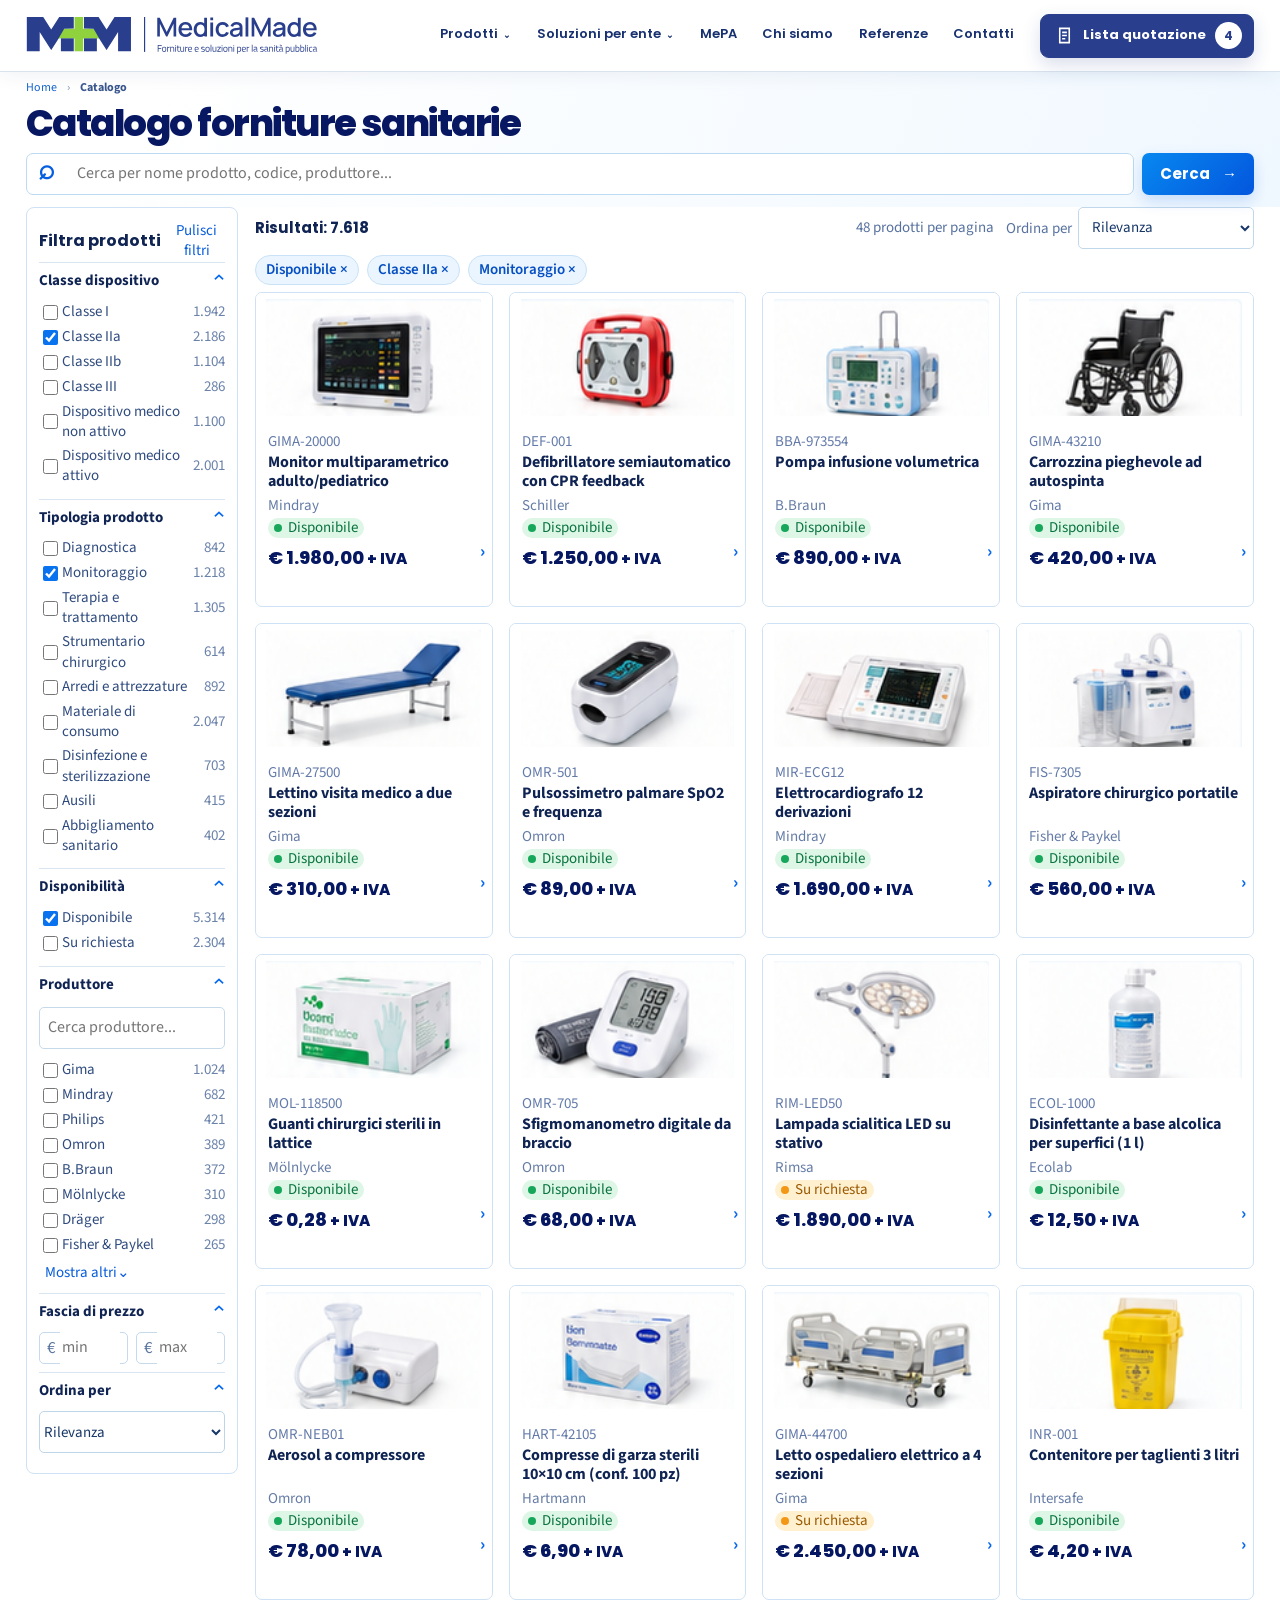
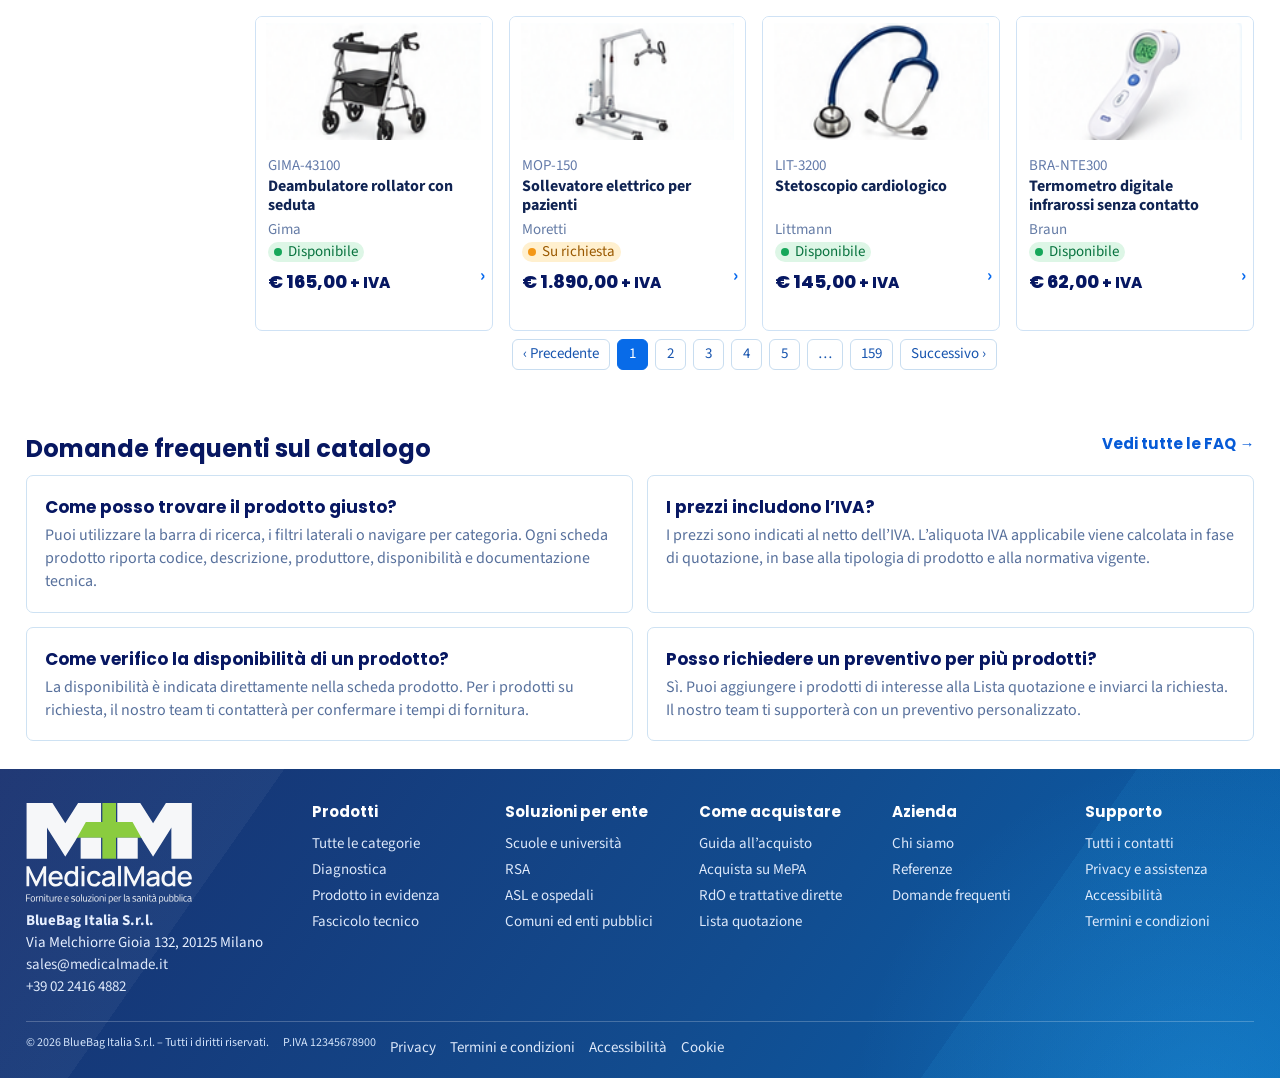
==== commit 964346b4: "K" ====
--- a/catalogo.html
+++ b/catalogo.html
@@ -25,6 +25,7 @@
   </style>
   <link rel="stylesheet" href="assets/css/site-shell.css?v=20261013-3">
   <link rel="stylesheet" href="assets/css/readability.css?v=20261013-2">
+  <link rel="stylesheet" href="assets/css/motion.css?v=20261013-2">
 </head>
 <body class="catalog-page">
 <div class="inner-frame">
@@ -192,5 +193,6 @@
 </div>
 <button class="filter-backdrop" type="button" data-filter-backdrop aria-label="Chiudi i filtri"></button>
 <script src="assets/js/pages.js"></script>
+<script src="assets/js/motion.js?v=20261013-2"></script>
 </body>
 </html>
--- a/assets/css/readability.css
+++ b/assets/css/readability.css
@@ -9,6 +9,52 @@
 body {
   font-size: var(--type-copy);
   line-height: var(--type-leading);
+}
+
+/* Chi siamo: keep each supplied client mark as a sharp, independent asset. */
+.about-page .logo-wall {
+  width: 100%;
+  height: auto;
+  aspect-ratio: auto;
+  margin: 0;
+  padding: 0;
+  display: grid;
+  grid-template-columns: repeat(6, minmax(0, 1fr));
+  gap: 12px;
+  list-style: none;
+  background: transparent;
+}
+
+.about-page .logo-tile {
+  min-width: 0;
+  min-height: 132px;
+  padding: 16px;
+  display: grid;
+  place-items: center;
+  overflow: hidden;
+  border: 1px solid #bfd8eb;
+  border-radius: 8px;
+  background: #fff;
+  box-shadow: 0 5px 14px rgba(10, 48, 105, .06);
+}
+
+.about-page .logo-tile img {
+  display: block;
+  width: 100%;
+  height: 96px;
+  max-width: 178px;
+  object-fit: contain;
+  object-position: center;
+}
+
+@media (max-width: 1100px) {
+  .about-page .logo-wall { grid-template-columns: repeat(4, minmax(0, 1fr)); }
+}
+
+@media (max-width: 700px) {
+  .about-page .logo-wall { grid-template-columns: repeat(2, minmax(0, 1fr)); gap: 9px; }
+  .about-page .logo-tile { min-height: 112px; padding: 12px; }
+  .about-page .logo-tile img { height: 84px; max-width: 150px; }
 }
 
 /* Release the last screenshot-height caps after increasing the type scale. */
--- a/assets/css/motion.css
+++ b/assets/css/motion.css
@@ -0,0 +1,232 @@
+:root {
+  --mm-motion-ease: cubic-bezier(.2,.75,.25,1);
+  --mm-motion-fast: 150ms;
+  --mm-motion-medium: 440ms;
+  --mm-motion-shadow: 0 12px 28px rgba(18, 55, 115, .14);
+}
+
+html {
+  scroll-behavior: smooth;
+}
+
+/* Click/tap feedback is attached progressively by motion.js. */
+.motion-press {
+  isolation: isolate;
+  overflow: hidden;
+  -webkit-tap-highlight-color: transparent;
+  transition:
+    transform var(--mm-motion-fast) var(--mm-motion-ease),
+    box-shadow 260ms var(--mm-motion-ease),
+    border-color 260ms ease,
+    background-color 260ms ease;
+}
+
+/* Added only when the control did not already have positioned layout rules. */
+.motion-ripple-host {
+  position: relative;
+}
+
+.motion-press:active,
+.motion-press.is-pressing {
+  transform: translateY(1px) scale(.975) !important;
+}
+
+.motion-ripple {
+  position: absolute;
+  z-index: 20;
+  width: 12px;
+  height: 12px;
+  border-radius: 999px;
+  pointer-events: none;
+  background: currentColor;
+  opacity: .18;
+  transform: translate(-50%, -50%) scale(0);
+  animation: mm-ripple 560ms ease-out forwards;
+}
+
+@keyframes mm-ripple {
+  55% { opacity: .14; }
+  to { opacity: 0; transform: translate(-50%, -50%) scale(var(--ripple-scale, 18)); }
+}
+
+/* One-time entrances: opacity and transform only, so no layout shift. */
+.motion-enhanced .motion-reveal:not(.is-visible) {
+  opacity: 0;
+  transform: translateY(14px) scale(.992);
+}
+
+.motion-reveal.is-visible {
+  animation: mm-reveal var(--mm-motion-medium) var(--mm-motion-ease) backwards;
+  animation-delay: calc(var(--motion-order, 0) * 55ms);
+}
+
+@keyframes mm-reveal {
+  from { opacity: 0; transform: translateY(14px) scale(.992); }
+  to { opacity: 1; transform: translateY(0) scale(1); }
+}
+
+.motion-hero-image {
+  transform-origin: center;
+  animation: mm-hero-settle 1100ms var(--mm-motion-ease) backwards;
+}
+
+.motion-hero-copy {
+  animation: mm-hero-copy 620ms var(--mm-motion-ease) backwards;
+  animation-delay: calc(90ms + var(--motion-order, 0) * 85ms);
+}
+
+@keyframes mm-hero-settle {
+  from { opacity: .7; transform: scale(1.035); filter: saturate(.9) brightness(1.06); }
+  to { opacity: 1; transform: scale(1); filter: saturate(1) brightness(1); }
+}
+
+@keyframes mm-hero-copy {
+  from { opacity: 0; transform: translateY(14px); }
+  to { opacity: 1; transform: translateY(0); }
+}
+
+/* Dynamic states for existing interactive components. */
+.document-language-panel:not([hidden]) {
+  animation: mm-panel-in 300ms var(--mm-motion-ease) backwards;
+}
+
+.accordion-item.is-open .accordion-panel,
+.form-status.is-visible {
+  animation: mm-panel-in 320ms var(--mm-motion-ease) backwards;
+}
+
+@keyframes mm-panel-in {
+  from { opacity: 0; transform: translateY(-7px); }
+  to { opacity: 1; transform: translateY(0); }
+}
+
+.motion-pop {
+  animation: mm-pop 360ms var(--mm-motion-ease);
+}
+
+@keyframes mm-pop {
+  0%, 100% { transform: scale(1); }
+  45% { transform: scale(1.22); }
+}
+
+/* Hover depth and image polish apply only to devices with a real pointer. */
+@media (hover: hover) and (pointer: fine) {
+  .motion-press:hover {
+    transform: translateY(-2px);
+  }
+
+  :where(.btn, .primary-button, .secondary-button, .add-quote, .quote-link).motion-press:hover {
+    box-shadow: 0 9px 20px rgba(17, 57, 126, .2);
+  }
+
+  .motion-card {
+    transition:
+      transform 280ms var(--mm-motion-ease),
+      box-shadow 280ms var(--mm-motion-ease),
+      border-color 280ms ease,
+      background-color 280ms ease;
+  }
+
+  .motion-card:hover {
+    z-index: 2;
+    transform: translateY(-3px);
+    box-shadow: var(--mm-motion-shadow);
+  }
+
+  .motion-card img {
+    transition: filter 360ms ease;
+  }
+
+  .motion-card:hover img {
+    filter: saturate(1.06) contrast(1.025);
+  }
+
+  .motion-card :where(.line-icon, .category-icon, .faq-icon i, .card-arrow) {
+    transition: transform 280ms var(--mm-motion-ease), color 280ms ease;
+  }
+
+  .motion-card:hover :where(.line-icon, .category-icon, .faq-icon i) {
+    transform: translateY(-2px) scale(1.06);
+  }
+
+  .motion-card:hover .card-arrow,
+  .motion-press:hover > svg:last-child {
+    transform: translateX(3px);
+  }
+
+  .language.motion-press:hover,
+  .doc-type-tab.motion-press:hover,
+  .route-row.motion-press:hover {
+    border-color: #76b6ef;
+    background: #f1f8ff;
+  }
+}
+
+/* Navigation and form focus feel responsive without changing their geometry. */
+.primary-nav a {
+  position: relative;
+}
+
+.primary-nav a::after {
+  content: "";
+  position: absolute;
+  right: 0;
+  bottom: -7px;
+  left: 0;
+  height: 2px;
+  border-radius: 2px;
+  background: currentColor;
+  transform: scaleX(0);
+  transform-origin: right;
+  transition: transform 260ms var(--mm-motion-ease);
+}
+
+.primary-nav a:hover::after,
+.primary-nav a:focus-visible::after {
+  transform: scaleX(1);
+  transform-origin: left;
+}
+
+:where(input, select, textarea):focus {
+  transition: border-color 180ms ease, box-shadow 180ms ease, background-color 180ms ease;
+  box-shadow: 0 0 0 4px rgba(8, 112, 236, .12);
+}
+
+.motion-press:focus-visible,
+.motion-card:focus-visible {
+  outline: 3px solid #0753bd;
+  outline-offset: 3px;
+}
+
+@media (prefers-reduced-motion: reduce) {
+  html { scroll-behavior: auto !important; }
+
+  .motion-reveal,
+  .motion-reveal.is-visible,
+  .motion-hero-image,
+  .motion-hero-copy,
+  .document-language-panel:not([hidden]),
+  .accordion-item.is-open .accordion-panel,
+  .form-status.is-visible,
+  .motion-pop {
+    opacity: 1 !important;
+    transform: none !important;
+    animation: none !important;
+    transition: none !important;
+  }
+
+  .motion-ripple { display: none !important; }
+  .motion-press, .motion-card, .motion-card img { transition: none !important; }
+  .motion-press:active,
+  .motion-press.is-pressing,
+  .motion-card:hover,
+  .motion-card:hover img,
+  .motion-card:hover :where(.line-icon, .category-icon, .faq-icon i, .card-arrow),
+  .motion-press:hover > svg:last-child {
+    transform: none !important;
+  }
+
+  .primary-nav a::after {
+    transition: none !important;
+  }
+}
